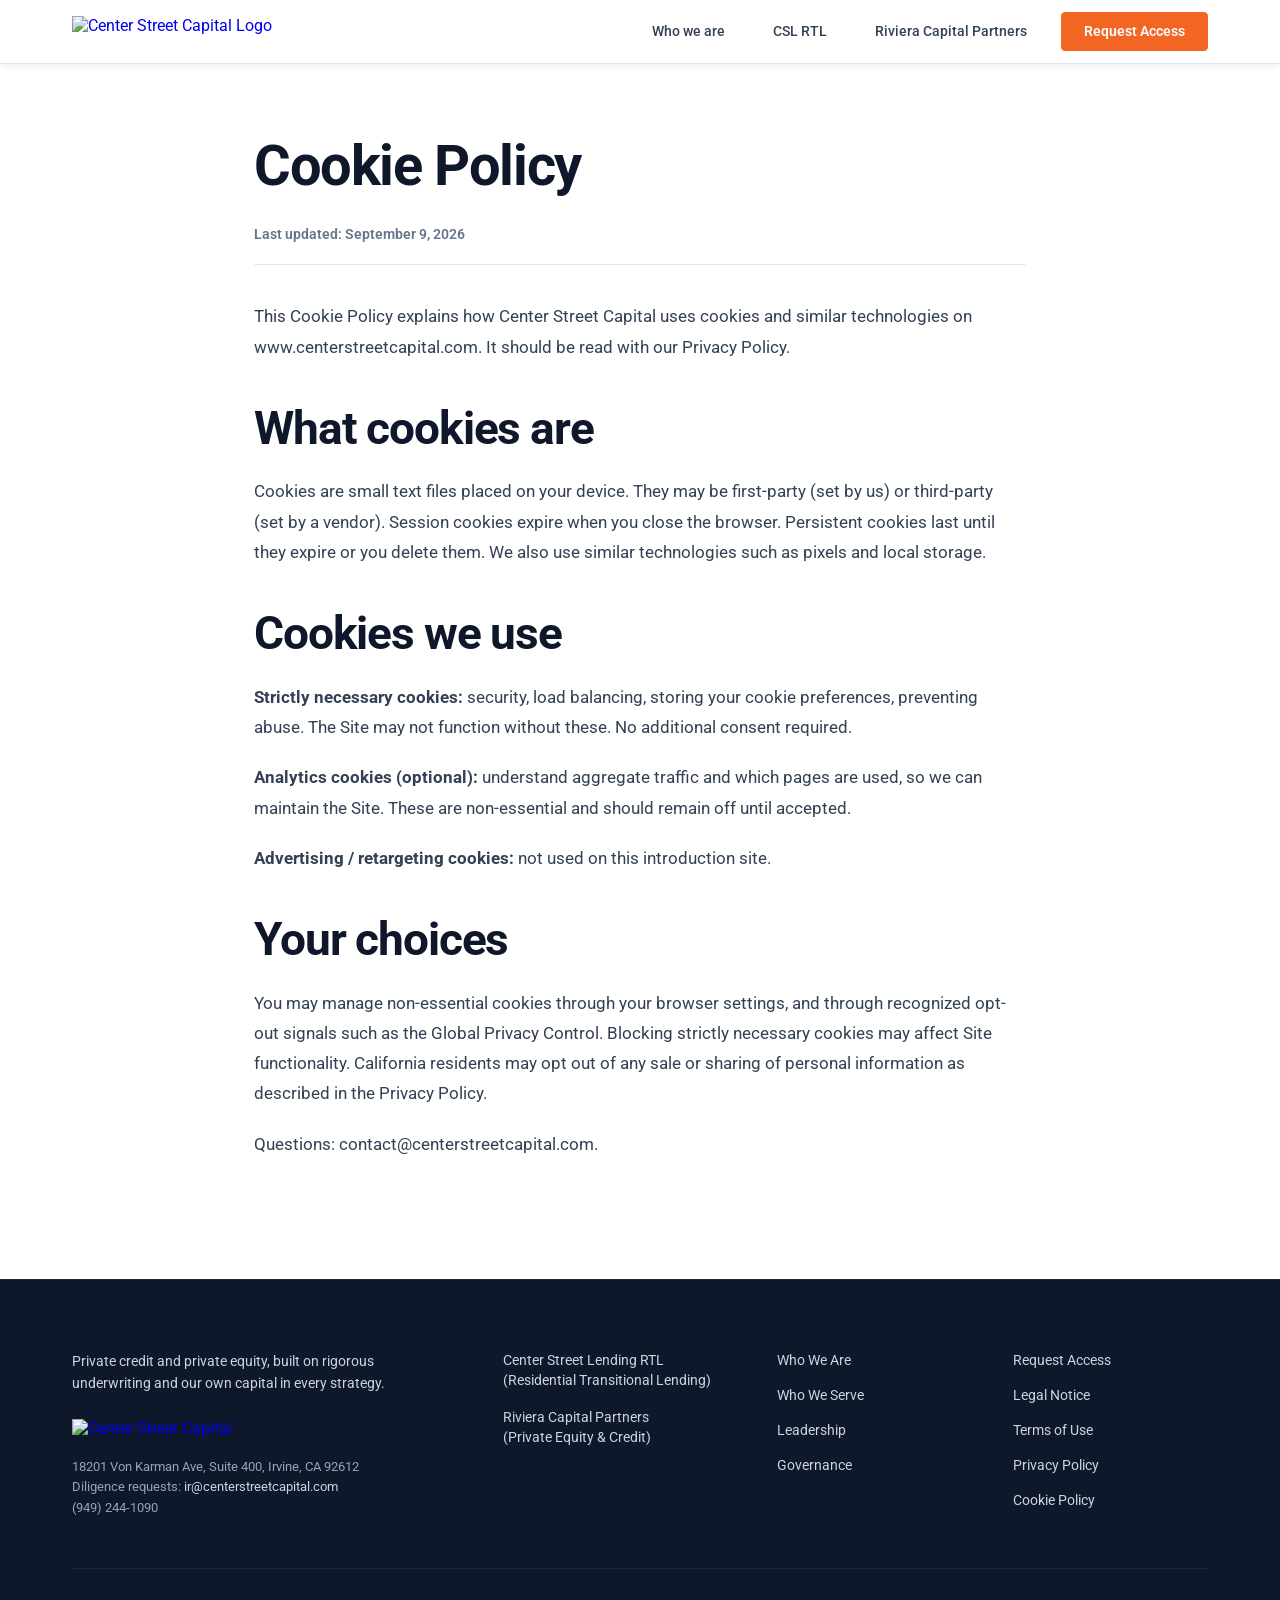
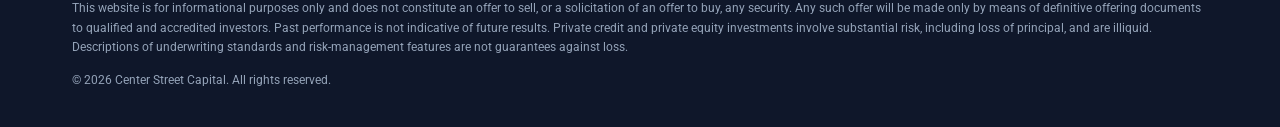
==== cookie-policy.html @ fe408687 "Replace favicon with circular CSC icon (v15.90)" ====
<!DOCTYPE html>
<html lang="en">
<head>
    <!-- Security & Privacy Meta Tags -->
    <meta http-equiv="X-Content-Type-Options" content="nosniff">
    <meta name="referrer" content="strict-origin-when-cross-origin">

    <meta charset="UTF-8">
    <meta name="viewport" content="width=device-width, initial-scale=1.0">
    <link rel="icon" type="image/svg+xml" href="favicon.svg?v=15.90">
    <link rel="icon" type="image/png" href="favicon.png?v=15.90">
    <link rel="apple-touch-icon" href="favicon.png?v=15.90">
    <title>Cookie Policy | Center Street Capital</title>
    <meta name="description" content="Cookie Policy for Center Street Capital. Information regarding strictly necessary and optional analytics cookies used on www.centerstreetcapital.com.">
    
    <!-- Fonts -->
    <link rel="preconnect" href="https://fonts.googleapis.com">
    <link rel="preconnect" href="https://fonts.gstatic.com" crossorigin>
    <link href="https://fonts.googleapis.com/css2?family=Roboto:wght@300;400;500;700;900&display=swap" rel="stylesheet">
    
    <!-- Custom CSS -->
    <link rel="stylesheet" href="styles.css?v=15.90">
    <style>
        body {
            background-color: #ffffff !important;
            color: #0f172a !important;
        }
        .legal-content {
            max-width: 900px;
            margin: 0 auto;
            padding: 70px 5% 100px;
            color: #334155;
            line-height: 1.8;
            font-size: 1.05rem;
            background-color: #ffffff;
        }
        .legal-content h1 {
            font-size: 2.25rem;
            font-weight: 700;
            color: #0f172a;
            margin-bottom: 8px;
        }
        .legal-date {
            color: #64748b;
            font-size: 0.9rem;
            font-weight: 600;
            margin-bottom: 36px;
            border-bottom: 1px solid #e2e8f0;
            padding-bottom: 16px;
        }
        .legal-content h2 {
            font-size: 1.35rem;
            font-weight: 700;
            color: #0f172a;
            margin-top: 40px;
            margin-bottom: 14px;
        }
        .legal-content p {
            margin-bottom: 20px;
        }
    </style>
    <!-- HubSpot Tracking & Form Script -->
    <script src="https://js.hsforms.net/forms/embed/22311313.js" defer></script>
</head>
<body>

    <!-- Unified Navigation Header -->
    <header class="header-wrapper">
        <div class="nav-container" style="display: flex; align-items: center; justify-content: space-between;">
            <!-- Left: Logo -->
            <a href="index.html" class="logo" style="display: flex; align-items: center; text-decoration: none;">
                <img src="CS-Capital_Horiz_OnLight.svg" alt="Center Street Capital Logo" class="logo-image" style="height: 32px; width: auto; object-fit: contain;">
            </a>
            
            <!-- Right: Navigation Links (Desktop) -->
            <div class="desktop-nav" style="display: flex; align-items: center; gap: 20px;">
                <a href="who-we-are.html" class="nav-link" style="color: #334155; text-decoration: none; font-weight: 500; font-size: 0.9rem; padding: 6px 14px; border-radius: 6px; transition: all 0.2s;">Who we are</a>
                <a href="csl-rtf.html" class="nav-link" style="color: #334155; text-decoration: none; font-weight: 500; font-size: 0.9rem; padding: 6px 14px; border-radius: 6px; transition: all 0.2s;">CSL RTL</a>
                <a href="https://rivieracp.com/" target="_blank" rel="noopener" class="nav-link" style="color: #334155; text-decoration: none; font-weight: 500; font-size: 0.9rem; padding: 6px 14px; border-radius: 6px; transition: all 0.2s;">Riviera Capital Partners</a>
                <a href="mailto:ir@centerstreetcapital.com?subject=Diligence%20Access%20Request" onclick="return window.openInvestorModal(event);" class="nav-btn request-access-btn" style="background-color: #f26522; color: #ffffff; padding: 10px 22px; border-radius: 4px; font-weight: 600; font-size: 0.9rem; text-decoration: none; transition: background-color 0.2s;">Request Access</a>
            </div>

            <!-- Hamburger Button (Mobile) -->
            <button class="hamburger-btn" aria-label="Toggle menu">
                <span></span>
                <span></span>
                <span></span>
            </button>
        </div>
    </header>

    <!-- Mobile Menu Overlay -->
    <div class="mobile-menu">
        <div class="mobile-menu-inner">
            <a href="who-we-are.html" class="mobile-nav-link">Who we are <span>&rarr;</span></a>
            <a href="csl-rtf.html" class="mobile-nav-link">CSL RTL <span>&rarr;</span></a>
            <a href="https://rivieracp.com/" target="_blank" rel="noopener" class="mobile-nav-link">Riviera Capital Partners <span>&rarr;</span></a>
            <a href="mailto:ir@centerstreetcapital.com?subject=Diligence%20Access%20Request" onclick="return window.openInvestorModal(event);" class="nav-btn request-access-btn mobile-cta-btn">Request Access</a>
        </div>
    </div>

    <main class="legal-content">
        <h1>Cookie Policy</h1>
        <div class="legal-date">Last updated: September 9, 2026</div>

        <p>This Cookie Policy explains how Center Street Capital uses cookies and similar technologies on www.centerstreetcapital.com. It should be read with our Privacy Policy.</p>

        <h2>What cookies are</h2>
        <p>Cookies are small text files placed on your device. They may be first-party (set by us) or third-party (set by a vendor). Session cookies expire when you close the browser. Persistent cookies last until they expire or you delete them. We also use similar technologies such as pixels and local storage.</p>

        <h2>Cookies we use</h2>
        <p><strong>Strictly necessary cookies:</strong> security, load balancing, storing your cookie preferences, preventing abuse. The Site may not function without these. No additional consent required.</p>
        <p><strong>Analytics cookies (optional):</strong> understand aggregate traffic and which pages are used, so we can maintain the Site. These are non-essential and should remain off until accepted.</p>
        <p><strong>Advertising / retargeting cookies:</strong> not used on this introduction site.</p>

        <h2>Your choices</h2>
        <p>You may manage non-essential cookies through your browser settings, and through recognized opt-out signals such as the Global Privacy Control. Blocking strictly necessary cookies may affect Site functionality. California residents may opt out of any sale or sharing of personal information as described in the Privacy Policy.</p>

        <p>Questions: contact@centerstreetcapital.com.</p>
    </main>

    <!-- Footer -->
    <footer style="background-color: #0f172a; color: #cbd5e1; padding: 70px 0 40px; border-top: 1px solid #1e293b;">
        <div class="container">
            <div class="footer-columns-grid" style="display: grid; grid-template-columns: 2fr 1.2fr 1fr 1fr; gap: 40px; margin-bottom: 50px;">
                <!-- Column 1 -->
                <div>
                    <p style="color: #cbd5e1; font-size: 0.88rem; line-height: 1.6; margin: 0 0 24px 0; max-width: 380px;">Private credit and private equity, built on rigorous underwriting and our own capital in every strategy.</p>
                    <a href="index.html" class="footer-logo-link" style="display: inline-block; margin-bottom: 14px; text-decoration: none;">
                        <img src="CS-Capital_Horiz_OnDark.svg" alt="Center Street Capital" class="footer-logo" style="height: 24px; width: auto; max-width: 100%; object-fit: contain; object-position: left; display: block;">
                    </a>
                    <p style="color: #94a3b8; font-size: 0.8rem; line-height: 1.6; margin: 0;">18201 Von Karman Ave, Suite 400, Irvine, CA 92612 <br>Diligence requests: <a href="mailto:ir@centerstreetcapital.com" style="color: #cbd5e1; text-decoration: none;">ir@centerstreetcapital.com</a> <br>(949) 244-1090</p>
                </div>
                <!-- Column 2 -->
                <div>
                    <ul style="list-style: none; padding: 0; margin: 0;">
                        <li style="margin-bottom: 16px;"><a href="csl-rtf.html" style="color: #cbd5e1; text-decoration: none; font-size: 0.85rem; line-height: 1.5; display: block; transition: color 0.2s;">Center Street Lending RTL <br>(Residential Transitional Lending)</a></li>
                        <li><a href="riviera-capital-partners.html" style="color: #cbd5e1; text-decoration: none; font-size: 0.85rem; line-height: 1.5; display: block; transition: color 0.2s;">Riviera Capital Partners <br>(Private Equity &amp; Credit)</a></li>
                    </ul>
                </div>
                <!-- Column 3 -->
                <div>
                    <ul style="list-style: none; padding: 0; margin: 0;">
                        <li style="margin-bottom: 16px;"><a href="who-we-are.html" style="color: #cbd5e1; text-decoration: none; font-size: 0.85rem; transition: color 0.2s;">Who We Are</a></li>
                        <li style="margin-bottom: 16px;"><a href="./#who-we-serve" style="color: #cbd5e1; text-decoration: none; font-size: 0.85rem; transition: color 0.2s;">Who We Serve</a></li>
                        <li style="margin-bottom: 16px;"><a href="who-we-are.html#leadership" style="color: #cbd5e1; text-decoration: none; font-size: 0.85rem; transition: color 0.2s;">Leadership</a></li>
                        <li><a href="who-we-are.html#governance" style="color: #cbd5e1; text-decoration: none; font-size: 0.85rem; transition: color 0.2s;">Governance</a></li>
                    </ul>
                </div>
                <!-- Column 4 -->
                <div>
                    <ul style="list-style: none; padding: 0; margin: 0;">
                        <li style="margin-bottom: 16px;"><a href="mailto:ir@centerstreetcapital.com?subject=Diligence%20Access%20Request" onclick="return window.openInvestorModal(event);" class="request-access-btn" style="color: #cbd5e1; text-decoration: none; font-size: 0.85rem; transition: color 0.2s;">Request Access</a></li>
                        <li style="margin-bottom: 16px;"><a href="legal-notice.html" style="color: #cbd5e1; text-decoration: none; font-size: 0.85rem; transition: color 0.2s;">Legal Notice</a></li>
                        <li style="margin-bottom: 16px;"><a href="terms-of-use.html" style="color: #cbd5e1; text-decoration: none; font-size: 0.85rem; transition: color 0.2s;">Terms of Use</a></li>
                        <li style="margin-bottom: 16px;"><a href="privacy-policy.html" style="color: #cbd5e1; text-decoration: none; font-size: 0.85rem; transition: color 0.2s;">Privacy Policy</a></li>
                        <li><a href="cookie-policy.html" style="color: #cbd5e1; text-decoration: none; font-size: 0.85rem; transition: color 0.2s;">Cookie Policy</a></li>
                    </ul>
                </div>
            </div>

            <div style="border-top: 1px solid #1e293b; padding-top: 30px;">
                <p style="margin: 0 0 16px 0; color: #94a3b8; font-size: 0.75rem; line-height: 1.6;">This website is for informational purposes only and does not constitute an offer to sell, or a solicitation of an offer to buy, any security. Any such offer will be made only by means of definitive offering documents to qualified and accredited investors. Past performance is not indicative of future results. Private credit and private equity investments involve substantial risk, including loss of principal, and are illiquid. Descriptions of underwriting standards and risk-management features are not guarantees against loss.</p>
                <p style="margin: 0; color: #94a3b8; font-size: 0.75rem;">&copy; 2026 Center Street Capital. All rights reserved.</p>
            </div>
        </div>
    </footer>

    <!-- Diligence Access Modal -->
    <div id="investorModal" class="modal" style="display: none; position: fixed; top: 0; left: 0; width: 100%; height: 100%; background-color: rgba(15, 23, 42, 0.7); z-index: 10000; overflow-y: auto; align-items: center; justify-content: center;">
        <div class="modal-content" style="max-width: 650px; width: 90%; padding: 32px; border-radius: 12px; position: relative; background-color: #ffffff; margin: 40px auto; box-shadow: 0 20px 25px -5px rgba(0,0,0,0.1), 0 10px 10px -5px rgba(0,0,0,0.04);">
            <span class="close-modal" onclick="window.closeInvestorModal(event)" style="position: absolute; top: 18px; right: 22px; font-size: 28px; cursor: pointer; color: #94a3b8; line-height: 1;">&times;</span>
            <div class="section-kicker" style="color: #f26522; font-weight: 700; font-size: 0.85rem; letter-spacing: 0.05em; text-transform: uppercase; margin-bottom: 6px;">// DILIGENCE MATERIALS</div>
            <h2 class="modal-title" style="font-size: 1.65rem; font-weight: 700; color: #0f172a; margin-bottom: 8px; line-height: 1.2;">Request Access to Diligence Materials</h2>
            <p style="color: #475569; font-size: 0.9rem; line-height: 1.5; margin-bottom: 20px;">Please complete your contact info and select your investor type below to request full diligence materials.</p>
            
            <form id="diligence-request-form" onsubmit="return window.handleDiligenceFormSubmit(event)">
                <div class="modal-form-grid" style="display: grid; grid-template-columns: 1fr 1fr; gap: 14px; margin-bottom: 14px;">
                    <div>
                        <label style="display: block; font-size: 0.82rem; font-weight: 600; color: #0f172a; margin-bottom: 4px;">Full Name *</label>
                        <input type="text" id="req-name" required placeholder="John Doe" style="width: 100%; padding: 9px 12px; border: 1px solid #cbd5e1; border-radius: 6px; font-size: 0.9rem; box-sizing: border-box; outline: none;">
                    </div>
                    <div>
                        <label style="display: block; font-size: 0.82rem; font-weight: 600; color: #0f172a; margin-bottom: 4px;">Email Address *</label>
                        <input type="email" id="req-email" required placeholder="john@example.com" style="width: 100%; padding: 9px 12px; border: 1px solid #cbd5e1; border-radius: 6px; font-size: 0.9rem; box-sizing: border-box; outline: none;">
                    </div>
                </div>

                <div class="modal-form-grid" style="display: grid; grid-template-columns: 1fr 1fr; gap: 14px; margin-bottom: 14px;">
                    <div>
                        <label style="display: block; font-size: 0.82rem; font-weight: 600; color: #0f172a; margin-bottom: 4px;">Company / Firm *</label>
                        <input type="text" id="req-company" required placeholder="Acme Capital" style="width: 100%; padding: 9px 12px; border: 1px solid #cbd5e1; border-radius: 6px; font-size: 0.9rem; box-sizing: border-box; outline: none;">
                    </div>
                    <div>
                        <label style="display: block; font-size: 0.82rem; font-weight: 600; color: #0f172a; margin-bottom: 4px;">Phone Number *</label>
                        <input type="tel" id="req-phone" required placeholder="(555) 000-0000" style="width: 100%; padding: 9px 12px; border: 1px solid #cbd5e1; border-radius: 6px; font-size: 0.9rem; box-sizing: border-box; outline: none;">
                    </div>
                </div>

                <div style="margin-bottom: 20px;">
                    <label style="display: block; font-size: 0.82rem; font-weight: 600; color: #0f172a; margin-bottom: 8px;">Select Investor Type *</label>
                    <div class="modal-type-grid" style="display: grid; grid-template-columns: repeat(3, 1fr); gap: 10px;">
                        
                        <label style="border: 1px solid #cbd5e1; border-radius: 8px; padding: 10px; cursor: pointer; transition: all 0.2s; display: flex; flex-direction: column; background: #f8fafc;">
                            <div style="display: flex; align-items: center; gap: 8px; margin-bottom: 2px;">
                                <input type="radio" name="investor_type" value="Institutional Investor" checked style="accent-color: #f26522; margin: 0;">
                                <span style="font-weight: 700; color: #0f172a; font-size: 0.88rem;">Institutional</span>
                            </div>
                            <div style="color: #64748b; font-size: 0.75rem; line-height: 1.3; padding-left: 22px;">Pension fund, insurance, consultant</div>
                        </label>

                        <label style="border: 1px solid #cbd5e1; border-radius: 8px; padding: 10px; cursor: pointer; transition: all 0.2s; display: flex; flex-direction: column; background: #f8fafc;">
                            <div style="display: flex; align-items: center; gap: 8px; margin-bottom: 2px;">
                                <input type="radio" name="investor_type" value="Individual Investor" style="accent-color: #f26522; margin: 0;">
                                <span style="font-weight: 700; color: #0f172a; font-size: 0.88rem;">Individual</span>
                            </div>
                            <div style="color: #64748b; font-size: 0.75rem; line-height: 1.3; padding-left: 22px;">Private investor, wealth client</div>
                        </label>

                        <label style="border: 1px solid #cbd5e1; border-radius: 8px; padding: 10px; cursor: pointer; transition: all 0.2s; display: flex; flex-direction: column; background: #f8fafc;">
                            <div style="display: flex; align-items: center; gap: 8px; margin-bottom: 2px;">
                                <input type="radio" name="investor_type" value="Financial Intermediary" style="accent-color: #f26522; margin: 0;">
                                <span style="font-weight: 700; color: #0f172a; font-size: 0.88rem;">Intermediary</span>
                            </div>
                            <div style="color: #64748b; font-size: 0.75rem; line-height: 1.3; padding-left: 22px;">RIA, broker-dealer, wirehouse, bank</div>
                        </label>

                    </div>
                </div>

                <button type="submit" style="width: 100%; background-color: #f26522; color: #ffffff; border: none; padding: 12px; border-radius: 6px; font-weight: 700; font-size: 0.92rem; cursor: pointer; transition: background-color 0.2s;">
                    Submit Request Access &rarr;
                </button>
            </form>
        </div>
    </div>

    <!-- Executive Bio Modal -->
    <div id="bio-modal" class="modal" style="display: none; position: fixed; top: 0; left: 0; width: 100%; height: 100%; background-color: rgba(15, 23, 42, 0.8); z-index: 100000; overflow-y: auto; align-items: center; justify-content: center; backdrop-filter: blur(6px);">
        <div class="modal-content" style="max-width: 680px; width: 90%; padding: 36px; border-radius: 16px; position: relative; background-color: #ffffff; margin: 40px auto; box-shadow: 0 25px 50px -12px rgba(0,0,0,0.25); text-align: left;">
            <span class="close-bio-modal close-modal" onclick="window.closeBioModal(event)" style="position: absolute; top: 20px; right: 24px; font-size: 28px; cursor: pointer; color: #94a3b8; line-height: 1;">&times;</span>
            <div style="display: flex; gap: 20px; align-items: center; margin-bottom: 24px;" class="bio-header-flex">
                <div style="width: 90px; height: 90px; border-radius: 50%; overflow: hidden; border: 2px solid #e2e8f0; flex-shrink: 0;">
                    <img id="bio-modal-image" src="" alt="" style="width: 100%; height: 100%; object-fit: cover;">
                </div>
                <div>
                    <h3 id="bio-modal-name" style="font-size: 1.5rem; font-weight: 700; color: #0f172a; margin: 0 0 4px 0; line-height: 1.2;"></h3>
                    <div id="bio-modal-title" style="color: #4683b3; font-size: 0.9rem; font-weight: 600; line-height: 1.4; margin-bottom: 8px;"></div>
                    <div id="bio-modal-highlights" style="font-size: 0.78rem; color: #64748b; background-color: #f8fafc; padding: 4px 10px; border-radius: 6px; border: 1px solid #e2e8f0; display: inline-block;"></div>
                </div>
            </div>
            <div style="border-top: 1px solid #e2e8f0; padding-top: 20px;">
                <p id="bio-modal-text" style="font-size: 0.95rem; color: #475569; line-height: 1.65; margin: 0; white-space: pre-line;"></p>
            </div>
        </div>
    </div>
    </div>

    <!-- Scripts -->
    <script src="script.js?v=15.90"></script>
</body>
</html>
---- styles.css ----
:root {
    --bg-color-main: #0c2136; /* Dark slate blue from Center Street reference */
    --bg-color-top: #0a1128; 
    --text-primary: #ffffff;
    --text-highlight: #90c2eb; 
    --text-muted: #b0b8c4; 
    
    --font-serif: 'Roboto', sans-serif;
    --font-sans: 'Roboto', sans-serif;

    /* Typography Text Size Rules */
    --text-xs: 0.75rem;    /* 12px */
    --text-sm: 0.875rem;   /* 14px */
    --text-base: 1rem;     /* 16px */
    --text-lg: 1.125rem;   /* 18px */
    --text-xl: 1.25rem;    /* 20px */
    --text-2xl: 1.5rem;    /* 24px */
}

html {
    scroll-behavior: smooth;
    scroll-padding-top: 70px;
}

section[id] {
    scroll-margin-top: 70px;
}

* {
    margin: 0;
    padding: 0;
    box-sizing: border-box;
}

html {
    scroll-behavior: smooth; /* Smooth scrolling for anchor links */
    overflow-x: hidden;
    width: 100%;
    max-width: 100vw;
}

body {
    font-family: var(--font-sans);
    background-color: var(--bg-color-main);
    color: var(--text-primary);
    -webkit-font-smoothing: antialiased;
    -moz-osx-font-smoothing: grayscale;
    overflow-x: hidden;
    width: 100%;
    max-width: 100vw;
}

/* Container & Layout Architecture - Unified 1200px Grid Across All Pages */
.container,
.strategies-container,
.nav-container {
    width: 100%;
    max-width: 1200px;
    margin: 0 auto;
    padding: 0 32px;
    box-sizing: border-box;
}

.sub-nav-container,
.sub-nav-links-row {
    width: 100%;
    max-width: 1200px;
    margin: 0 auto;
    padding: 14px 32px !important;
    box-sizing: border-box;
}

/* Top Bar */
.top-bar {
    background-color: #f1f5f9; /* Subtle light slate */
    border-bottom: 1px solid #e2e8f0;
    height: 38px;
    box-sizing: border-box;
}

.top-bar-text {
    font-size: 0.75rem;
    font-weight: 600;
    letter-spacing: 2px;
    color: #64748b; /* Soft slate grey */
    text-transform: uppercase;
}

.top-bar-link {
    font-size: var(--text-sm); /* Bumped up for better readability */
    font-weight: 600;
    color: #111827; /* Black text */
    text-decoration: none;
    letter-spacing: 0.5px; /* Slight tracking for small bold text */
    transition: color 0.2s ease;
}

.top-bar-link:hover {
    color: #4683b3; /* Brand blue hover */
}

/* Main Header */
.main-header,
.header-wrapper {
    background-color: #ffffff;
    box-shadow: 0 4px 6px -1px rgba(0, 0, 0, 0.05);
    border-bottom: 1px solid #e2e8f0;
    height: 64px !important;
    min-height: 64px !important;
    max-height: 64px !important;
    display: flex;
    align-items: center;
    position: sticky;
    top: 0;
    z-index: 10001 !important;
    box-sizing: border-box;
}

.header-left {
    display: flex;
    align-items: center;
    gap: 24px;
}

.logo-image {
    max-height: 55px;
    width: auto;
}

.logo-tagline {
    color: var(--text-primary); /* Changed to pure white */
    font-size: 0.95rem;
    font-weight: 500;
    letter-spacing: 1.5px;
    display: flex;
    align-items: center;
    gap: 24px;
}

.divider {
    color: var(--text-muted);
    font-size: 2.2rem;
    font-weight: 100;
    line-height: 1;
}

.header-right {
    display: flex;
    align-items: center;
    gap: 32px; /* Space between links */
}

.nav-link {
    color: #334155;
    text-decoration: none;
    font-size: 0.9rem;
    font-weight: 500;
    padding: 6px 14px;
    border-radius: 6px;
    transition: all 0.2s ease;
}

.nav-link:hover {
    color: #0f172a;
    background-color: #f8fafc;
}

.nav-link.active {
    color: #0f172a !important;
    font-weight: 700 !important;
    background-color: #f1f5f9 !important;
    border: 1px solid #cbd5e1 !important;
    padding: 6px 14px !important;
}

.nav-btn {
    color: #ffffff;
    background-color: #f26522; /* Vibrant orange */
    border: 1px solid #f26522;
    text-decoration: none;
    padding: 10px 24px;
    font-size: 0.9rem;
    font-weight: 500;
    border-radius: 4px;
    transition: all 0.2s ease;
    cursor: pointer;
}

.nav-btn:hover {
    background-color: #d95819; /* Darker orange on hover */
    border-color: #d95819;
    color: #ffffff;
}

.investors-btn {
    color: #4683b3; /* Branded blue text */
    background-color: transparent;
    border: 1px solid #4683b3; /* Branded blue border */
    text-decoration: none;
    padding: 10px 24px;
    font-size: 0.8rem;
    font-weight: 500;
    letter-spacing: 1.5px;
    transition: all 0.2s ease;
}

.investors-btn:hover {
    background-color: #eff6ff; /* Light blue hover background */
}

/* Hero Section */
.hero {
    min-height: 520px;
    padding: 135px 0 125px;
    display: flex;
    align-items: center;
    box-sizing: border-box;
    background-image: linear-gradient(to right, rgba(15, 23, 42, 0.88) 0%, rgba(15, 23, 42, 0.6) 50%, rgba(15, 23, 42, 0.25) 100%), url('pexels-tracvu-7109805.jpg');
    background-size: cover;
    background-position: center;
    position: relative;
    overflow: hidden;
}

.hero::after,
.about-hero::after {
    content: '';
    position: absolute;
    bottom: 0;
    left: 0;
    width: 100%;
    height: 7px;
    background: linear-gradient(to bottom, #0f172a 0%, #0f172a 50%, #4683b3 50%, #4683b3 100%);
    z-index: 10;
}

.hero-video-bg {
    position: absolute;
    top: 0;
    left: 0;
    width: 100%;
    height: 100%;
    object-fit: cover;
    z-index: 0;
    filter: grayscale(100%) opacity(0.8); /* Make it black and white and slightly transparent to blend with dark blue */
}

.hero-overlay {
    position: absolute;
    top: 0;
    left: 0;
    width: 100%;
    height: 100%;
    background-image: linear-gradient(rgba(0, 0, 0, 0.3), rgba(0, 0, 0, 0.3));
    z-index: 1;
}

/* Unified Hero Typography Across Domain */
.hero-content,
.about-hero-content {
    width: 100%;
    max-width: 950px;
    margin: 0;
    text-align: left;
    display: flex;
    flex-direction: column;
    align-items: flex-start;
}

.hero-kicker,
.about-kicker {
    color: #70b4e6 !important;
    font-weight: 700 !important;
    font-size: 0.85rem !important;
    letter-spacing: 0.08em !important;
    text-transform: uppercase !important;
    margin-bottom: 16px !important;
}

.hero-title,
.about-title {
    font-size: 2.75rem !important;
    line-height: 1.15 !important;
    font-weight: 700 !important;
    color: #ffffff !important;
    margin-top: 0 !important;
    margin-bottom: 20px !important;
    letter-spacing: -0.02em !important;
}

.hero-title-line-1,
.hero-title-line-2 {
    display: inline;
}

.hero-subtitle,
.about-desc {
    font-size: 1.15rem !important;
    color: #e2e8f0 !important;
    line-height: 1.6 !important;
    margin-top: 0 !important;
    margin-bottom: 32px !important;
    max-width: 750px !important;
}

.hero-divider {
    display: none;
}

.hero-buttons-group,
.hero-buttons {
    display: flex;
    align-items: center;
    justify-content: flex-start;
    gap: 16px;
    margin: 0;
}

.btn-group-primary {
    font-size: 0.9rem;
    font-weight: 600;
    padding: 10px 22px;
    text-decoration: none;
    transition: all 0.3s ease;
    cursor: pointer;
    border-radius: 4px;
    text-transform: none;
    background-color: #4683b3;
    color: #ffffff;
    border: none;
    display: inline-flex;
    align-items: center;
    gap: 8px;
}

.btn-group-primary:hover {
    background-color: #396e98;
}

.btn-group-secondary {
    font-size: 0.9rem;
    font-weight: 600;
    padding: 10px 22px;
    text-decoration: none;
    transition: all 0.3s ease;
    cursor: pointer;
    border-radius: 4px;
    text-transform: none;
    background-color: rgba(255, 255, 255, 0.08);
    color: #ffffff;
    border: 1px solid rgba(255, 255, 255, 0.8);
    backdrop-filter: blur(4px);
}

.btn-group-secondary:hover {
    background-color: rgba(255, 255, 255, 0.2); /* Brighter fill on hover */
}

.hero-buttons {
    display: flex;
    gap: 24px; /* Increased space between buttons */
    justify-content: center;
}

.btn-primary, .btn-secondary {
    display: inline-block;
    padding: 14px 36px; /* Slightly more substantial buttons */
    font-size: 0.85rem;
    font-weight: 600;
    letter-spacing: 1px;
    text-decoration: none;
    text-transform: uppercase;
    transition: all 0.3s ease;
    border-radius: 4px; /* Subtle modern rounding */
}

.btn-primary {
    background-color: #4683b3;
    color: #ffffff;
    border: 1px solid #4683b3;
}

.btn-primary:hover {
    background-color: #17338b;
    border-color: #17338b;
}

.btn-secondary {
    background-color: transparent;
    color: #4683b3;
    border: 1px solid #4683b3;
}

.btn-secondary:hover {
    background-color: #f1f5f9;
}




/* Approach Section */
#our-approach {
    position: relative;
    overflow: hidden;
    background: linear-gradient(180deg, #eef4fa 0%, #f3f7fb 100%);
    border-bottom: 1px solid #e2e8f0;
    isolation: isolate;
}

#our-approach.bg-white-section {
    background: #ffffff !important;
}

#our-approach.bg-white-section::after,
#our-approach.bg-white-section::before {
    display: none !important;
}

#our-approach::after,
#who-we-serve::after {
    content: '';
    position: absolute;
    top: 0;
    left: 0;
    width: 100%;
    height: 7px;
    background: linear-gradient(to bottom, #0f172a 0%, #0f172a 50%, #4683b3 50%, #4683b3 100%);
    z-index: 10;
}

#our-approach::before {
    content: '';
    position: absolute;
    top: 0;
    left: 0;
    width: 100%;
    height: 100%;
    background-image: url('map-grid-bg.png');
    background-size: 1300px auto;
    background-position: center;
    background-repeat: repeat;
    mix-blend-mode: screen;
    opacity: 0.15;
    pointer-events: none;
    z-index: -1;
}

#our-approach .container,
#who-we-serve .container {
    position: relative;
    z-index: 10;
}

/* Who We Serve Section */
#who-we-serve {
    position: relative;
    overflow: hidden;
    background: linear-gradient(180deg, #eef4fa 0%, #f3f7fb 100%);
    border-bottom: 1px solid #e2e8f0;
    isolation: isolate;
}

#who-we-serve::before {
    content: '';
    position: absolute;
    top: 0;
    left: 0;
    width: 100%;
    height: 100%;
    background-image: url('map-grid-bg.png');
    background-size: 1300px auto;
    background-position: center;
    background-repeat: repeat;
    mix-blend-mode: screen;
    opacity: 0.15;
    pointer-events: none;
    z-index: -1;
}

#who-we-serve .container,
.map-texture-section .container {
    position: relative;
    z-index: 10;
}

/* Reusable Map Texture Section with Dual Accent Border */
.map-texture-section {
    position: relative;
    overflow: hidden;
    background: linear-gradient(180deg, #eef4fa 0%, #f3f7fb 100%);
    border-bottom: 1px solid #e2e8f0;
    isolation: isolate;
}

.map-texture-section::after {
    content: '';
    position: absolute;
    top: 0;
    left: 0;
    width: 100%;
    height: 7px;
    background: linear-gradient(to bottom, #0f172a 0%, #0f172a 50%, #4683b3 50%, #4683b3 100%);
    z-index: 10;
}

.map-texture-section::before {
    content: '';
    position: absolute;
    top: 0;
    left: 0;
    width: 100%;
    height: 100%;
    background-image: url('map-grid-bg.png');
    background-size: 1300px auto;
    background-position: center;
    background-repeat: repeat;
    mix-blend-mode: screen;
    opacity: 0.15;
    pointer-events: none;
    z-index: -1;
}

.approach-section {
    background-color: #f8fafc; /* Very light slate/grey */
    padding: 100px 0; /* Standardized to 100px */
}

.approach-container {
    max-width: 1100px; /* Matched to strategies and leadership grid width */
    margin: 0 auto;
    padding: 0 40px;
}

.approach-header {
    margin-bottom: 60px;
    text-align: center;
}

.section-kicker {
    color: #f26522; /* Vibrant orange accent */
    font-size: 0.875rem; /* Standardized size */
    font-weight: 700;
    letter-spacing: 2px;
    text-transform: uppercase;
    margin-bottom: 16px; /* Increased for better visual breathing room */
}

.approach-title {
    font-size: 2.5rem; /* Standardized impact heading size */
    font-weight: 700;
    color: #0f172a; /* Standardized deep slate */
    line-height: 1.2;
    letter-spacing: -0.02em; /* Unified tracking */
    margin: 0;
}

.approach-grid {
    display: grid;
    grid-template-columns: repeat(4, 1fr);
    gap: 24px;
}

.approach-card {
    background-color: #ffffff;
    border-radius: 8px;
    padding: 32px 24px;
    box-shadow: 0 4px 6px -1px rgba(0, 0, 0, 0.05), 0 2px 4px -1px rgba(0, 0, 0, 0.03);
    border: 1px solid #f1f5f9;
    display: flex;
    flex-direction: column;
    transition: transform 0.2s ease, box-shadow 0.2s ease;
}

.approach-card:hover {
    transform: translateY(-4px);
    box-shadow: 0 10px 15px -3px rgba(0, 0, 0, 0.1), 0 4px 6px -2px rgba(0, 0, 0, 0.05);
}

.approach-icon {
    width: 40px;
    height: 40px;
    background-color: #fff7ed; /* Very light orange background */
    border-radius: 8px;
    display: flex;
    align-items: center;
    justify-content: center;
    margin-bottom: 24px;
    color: #f26522; /* Vibrant orange icon */
}

.approach-card-title {
    font-size: var(--text-base);
    font-weight: 700;
    color: #0f172a;
    margin-bottom: 12px;
}

.approach-card-text {
    font-size: var(--text-sm);
    color: #64748b;
    line-height: 1.6;
}

@media (max-width: 1024px) {
    .approach-grid {
        grid-template-columns: repeat(2, 1fr);
    }
}

@media (max-width: 640px) {
    .approach-grid {
        grid-template-columns: 1fr;
    }
    .approach-title {
        font-size: var(--text-3xl);
    }
}

/* Strategies Section */
.strategies-section {
    padding: 60px 0;
    background-color: #ffffff;
}

.strategies-header {
    margin-bottom: 48px;
    text-align: left;
}

.section-title {
    font-size: 2rem; /* Reduced to ensure it fits on one line */
    color: #111827; /* Standardized black */
    font-weight: 700;
    margin: 0;
    letter-spacing: -0.01em;
}

.as-of-date {
    font-size: 0.7rem;
    color: #94a3b8; /* Softer professional grey */
    letter-spacing: 2px;
    text-transform: uppercase;
    font-weight: 600;
    margin-top: 16px; /* Space between title and date */
    margin-bottom: 8px;
}

.table-responsive {
    overflow-x: auto;
}

.strategies-table {
    width: 100%;
    border-collapse: collapse;
    text-align: left;
}

.strategies-table th {
    font-size: 0.65rem;
    font-weight: 600;
    color: #475569; /* Darkened for better contrast */
    text-transform: uppercase;
    letter-spacing: 1.5px;
    padding: 16px 32px 16px 0; /* Tighter header */
    border-top: 2px solid #4683b3; /* Branded Blue */
    border-bottom: 1px solid #e2e8f0;
}

.strategies-table tbody tr {
    transition: background-color 0.2s ease;
}

.strategies-table tbody tr:hover {
    background-color: #f8fafc; /* Subtle, premium hover effect */
}

.strategies-table td {
    padding: 24px 32px 24px 0; /* Tighter vertical rhythm */
    border-bottom: 1px solid #e2e8f0;
    vertical-align: top;
    color: #334155; /* Crisper dark slate */
    font-size: 0.85rem; /* Smaller, more professional data size */
    line-height: 1.6;
}

.strategy-title-group {
    display: flex;
    align-items: flex-start; /* Ensures badge stays at the top if title wraps to double lines */
    gap: 12px;
    margin-bottom: 6px; /* Space between title and description */
    flex-wrap: wrap; /* Prevent awkward breaks on small screens */
}

.strategy-badge {
    display: inline-block;
    background-color: #4683b3; /* Branded Blue */
    color: #ffffff; /* White text looks better on the bright blue */
    font-size: 0.7rem;
    font-weight: 700;
    letter-spacing: 2px;
    padding: 6px 10px;
    border-radius: 2px;
    text-transform: uppercase;
    flex-shrink: 0;
    margin-top: 3px; /* Optically aligns badge with the top of the text */
}

.strategy-name {
    font-size: 0.85rem; /* Unified font size */
    font-weight: 700;
    color: #4683b3; /* Branded Blue */
}

.strategy-description {
    color: #64748b; /* Soft grey */
    font-size: 0.85rem;
    line-height: 1.5;
}

.target-return {
    color: #4683b3;
    font-size: 0.85rem;
}

.status-indicator {
    display: flex;
    align-items: flex-start; /* keep dot aligned to first line if text wraps */
    gap: 8px;
    color: #64748b;
    font-size: 0.85rem;
}

.dot {
    width: 6px;
    height: 6px;
    border-radius: 50%;
    background-color: #e2e8f0;
    margin-top: 7px; /* Optically center with first line of text */
    flex-shrink: 0; /* ensure it never squishes */
}

.dot.open {
    background-color: #10b981;
}

/* How We Manage Section */
.how-we-manage-section {
    padding: 60px 0;
    background-color: #f1f5f9; /* Soft light slate grey */
}

.how-we-manage-container {
    display: grid;
    grid-template-columns: 1fr 1fr;
    gap: 80px;
}

.hwm-kicker {
    font-size: 0.75rem;
    color: #4683b3;
    letter-spacing: 2px;
    text-transform: uppercase;
    font-weight: 700;
    margin-bottom: 24px;
}

.hwm-title {
    font-size: 2.25rem; /* Reduced size */
    color: #111827; /* Standardized black */
    font-weight: 700;
    line-height: 1.3;
    margin: 0 0 32px 0;
    letter-spacing: -0.01em;
}

.hwm-body {
    font-size: 1.05rem;
    color: #1e293b;
    line-height: 1.7;
    margin-bottom: 24px;
}

.hwm-list {
    display: flex;
    flex-direction: column;
}

.hwm-item {
    display: flex;
    gap: 24px;
    padding: 16px 0; /* Reduced from 32px to tighten spacing */
    border-bottom: 1px solid #e2e8f0;
}

.hwm-item:first-child {
    padding-top: 0;
}

.hwm-item:last-child {
    border-bottom: none;
    padding-bottom: 0;
}

.hwm-number {
    font-size: 0.85rem;
    color: #4683b3;
    font-weight: 700;
    min-width: 30px;
    margin-top: 2px; /* Slight alignment tweak to match title */
}

.hwm-content {
    flex: 1;
}

.hwm-item-title {
    font-size: 1.15rem;
    color: #0f172a; /* Slate black for title */
    font-weight: 700;
    margin: 0 0 12px 0;
}

.hwm-item-desc {
    font-size: 0.95rem;
    color: #64748b;
    line-height: 1.6;
    margin: 0;
}

/* Strategies Detail Section */
.strategies-detail-section {
    padding: 60px 0;
    background-color: #ffffff;
}

.detail-header {
    margin-bottom: 32px; /* Pulled much tighter to the table */
}

.detail-kicker {
    font-size: 0.75rem;
    color: #4683b3;
    letter-spacing: 2px;
    text-transform: uppercase;
    font-weight: 700;
    margin-bottom: 16px;
}

.detail-title {
    font-size: 2.25rem; /* Reduced size */
    color: #111827; /* Standardized black */
    font-weight: 700;
    line-height: 1.3;
    margin: 0;
    letter-spacing: -0.01em;
}

.detail-list {
    border-top: 1px solid #e2e8f0;
}

.detail-item {
    display: grid;
    grid-template-columns: 1fr 2fr;
    gap: 80px;
    padding: 60px 0;
    border-bottom: 1px solid #e2e8f0;
}

.detail-item:last-child {
    border-bottom: none;
}

.detail-strategy-name {
    font-size: 1.35rem;
    font-weight: 700;
    color: #4683b3; /* Branded blue */
    margin: 0 0 12px 0;
    line-height: 1.3;
}

.detail-role {
    font-size: 0.65rem;
    color: #94a3b8;
    letter-spacing: 1.5px;
    text-transform: uppercase;
    line-height: 1.6;
}

.detail-desc {
    font-size: 0.95rem;
    color: #334155;
    line-height: 1.7;
    margin: 0 0 32px 0;
}

.detail-metrics {
    display: flex;
    gap: 48px;
    flex-wrap: wrap;
}

.metric-label {
    font-size: 0.65rem;
    color: #94a3b8;
    letter-spacing: 1.5px;
    text-transform: uppercase;
    font-weight: 700;
    margin-bottom: 8px;
}

.metric-value {
    font-size: 1.25rem;
    color: #4683b3;
}

/* Responsive Grid Layouts */
@media (max-width: 950px) {
    .how-we-manage-container {
        grid-template-columns: 1fr;
        gap: 40px;
    }
    
    .detail-item {
        grid-template-columns: 1fr;
        gap: 32px;
        padding: 40px 0;
    }

    .detail-desc {
        margin-bottom: 24px;
    }
}

/* Quote Section */
.quote-section {
    padding: 100px 0;
    background-color: #ffffff;
}

.quote-wrapper {
    max-width: 750px; /* Reduced from 900px to make it less wide */
    margin: 0 auto;
    border-left: 4px solid #f26522; /* Vibrant orange accent */
    padding-left: 32px;
    text-align: left;
}

.founder-quote {
    font-size: var(--text-xl); /* Scaled down from 1.5rem (24px) to 1.25rem (20px) */
    font-weight: 500;
    line-height: 1.4; /* Tighter line height, reduced from 1.6 */
    color: #1e293b; /* Dark slate */
    margin: 0 0 24px 0;
    font-style: normal;
}

.founder-quote-author {
    font-size: var(--text-sm); /* Scaled down from 1rem to 0.875rem */
    font-weight: 700;
    color: #1e293b;
    margin-bottom: 4px;
}

.founder-quote-title {
    font-size: var(--text-xs); /* Scaled down from 0.875rem to 0.75rem */
    color: #64748b; /* Lighter grey */
    font-weight: 400;
}

/* Strategies Section */
.strategies-section {
    background-color: #ffffff;
    padding: 100px 0;
}

.strategies-header {
    margin-bottom: 60px;
    text-align: left;
}

.strategies-title {
    font-size: 2.5rem;
    font-weight: 700;
    color: #0f172a;
    line-height: 1.2;
    letter-spacing: -0.02em;
    margin-bottom: 16px;
}

.strategies-subtitle {
    font-size: 1.125rem;
    color: #64748b;
    margin: 0;
    max-width: 700px;
}

.strategies-grid {
    display: grid;
    grid-template-columns: repeat(3, 1fr);
    gap: 32px;
    margin: 0 auto;
}

.strategy-card {
    border: 1px solid #e2e8f0;
    border-radius: 8px;
    overflow: hidden;
    display: flex;
    flex-direction: column;
    background-color: #ffffff;
    box-shadow: 0 4px 6px -1px rgba(0, 0, 0, 0.05);
    transition: transform 0.2s ease, box-shadow 0.2s ease;
}

.strategy-card:hover {
    transform: translateY(-4px);
    box-shadow: 0 10px 15px -3px rgba(0, 0, 0, 0.1), 0 4px 6px -2px rgba(0, 0, 0, 0.05);
}

.strategy-card-header {
    background-color: #f8fafc;
    padding: 24px 32px;
    border-bottom: 1px solid #e2e8f0;
}

.strategy-kicker {
    font-size: 0.75rem;
    font-weight: 700;
    color: #94a3b8;
    text-transform: uppercase;
    letter-spacing: 1px;
    margin-bottom: 8px;
}

.strategy-title {
    font-size: 1.15rem;
    font-weight: 700;
    color: #0f172a;
    margin: 0;
    line-height: 1.3;
}

.strategy-card-body {
    padding: 32px;
    display: flex;
    flex-direction: column;
    flex: 1;
}

.strategy-brand {
    margin-bottom: 16px;
    font-size: 1.1rem;
    line-height: 1.3;
}

.brand-sub {
    font-size: 0.875rem;
    color: #94a3b8;
    display: block;
    margin-bottom: 4px;
}

.brand-main {
    font-weight: 700;
    color: #0f172a;
}

.brand-light {
    font-weight: 300;
    color: #64748b;
}

.strategy-desc {
    font-size: 1rem;
    color: #475569;
    line-height: 1.6;
    margin-bottom: 32px;
}

.strategy-stats-grid {
    display: grid;
    grid-template-columns: 1fr 1fr;
    gap: 12px;
    margin-bottom: 32px;
    margin-top: auto; /* Push down to bottom of content area */
}

.stat-box {
    background-color: #f8fafc;
    border-radius: 6px;
    padding: 16px;
    text-align: center;
}

.stat-box.full-width {
    grid-column: span 2;
}

.stat-value {
    font-size: 1rem;
    font-weight: 700;
    color: #0f172a;
    margin-bottom: 4px;
}

.stat-label {
    font-size: 0.75rem;
    color: #64748b;
}

.strategy-divider {
    border: 0;
    height: 1px;
    background-color: #e2e8f0;
    margin: 0 0 24px 0;
}

.risk-return-block {
    display: flex;
    flex-direction: column;
}

.orange-kicker {
    font-size: 0.75rem;
    font-weight: 700;
    color: #f26522; /* Vibrant orange */
    text-transform: uppercase;
    letter-spacing: 1px;
    margin-bottom: 12px;
}

.risk-return-text {
    font-size: 0.875rem;
    color: #334155;
    line-height: 1.5;
    margin-bottom: 24px;
}

.explore-link {
    color: #f26522;
    font-size: 0.875rem;
    font-weight: 700;
    text-decoration: none;
    transition: opacity 0.2s;
    display: inline-block;
    margin-top: auto;
}

.explore-link:hover {
    opacity: 0.8;
}

@media (max-width: 1024px) {
    .strategies-grid {
        grid-template-columns: 1fr;
        max-width: 600px;
    }
}

/* Leadership Section */
.leadership-section {
    background-color: #f8fafc;
    padding: 100px 0;
}

.leadership-container {
    max-width: 1100px;
    margin: 0 auto;
    padding: 0 40px;
}

.leadership-header {
    text-align: center;
    margin-bottom: 60px;
}

.leadership-title {
    font-size: 2.5rem;
    font-weight: 700;
    color: #0f172a;
    margin-bottom: 16px;
    letter-spacing: -0.02em;
}

.leadership-subtitle {
    font-size: 1.125rem;
    color: #475569;
    max-width: 600px;
    margin: 0 auto;
    line-height: 1.6;
}

.leadership-grid {
    display: grid;
    grid-template-columns: repeat(3, 1fr);
    gap: 32px;
    margin-bottom: 48px;
}

.leadership-card {
    background-color: #ffffff;
    border: 1px solid #e2e8f0;
    border-radius: 8px;
    padding: 64px 24px; /* Increased vertical padding to make cards taller */
    text-align: center;
    box-shadow: 0 4px 6px -1px rgba(0, 0, 0, 0.05), 0 2px 4px -1px rgba(0, 0, 0, 0.03);
    transition: transform 0.2s ease, box-shadow 0.2s ease;
}

.leadership-card:hover {
    transform: translateY(-4px);
    box-shadow: 0 10px 15px -3px rgba(0, 0, 0, 0.1), 0 4px 6px -2px rgba(0, 0, 0, 0.05);
}

.leadership-avatar {
    width: 80px; /* Increased from 64px for better portrait visibility */
    height: 80px;
    background-color: #f1f5f9;
    border-radius: 50%;
    margin: 0 auto 24px;
    display: flex;
    align-items: center;
    justify-content: center;
    color: #94a3b8;
    overflow: hidden; /* Ensure images fit inside the circle */
}

.avatar-img {
    width: 100%;
    height: 100%;
    object-fit: cover;
}

.avatar-initials {
    font-size: 1.25rem;
    font-weight: 700;
    color: #64748b;
}

.leadership-name {
    font-size: 1.25rem;
    font-weight: 700;
    color: #0f172a;
    margin: 0 0 8px 0;
}

.leadership-role {
    font-size: 0.875rem;
    color: #64748b;
    margin: 0;
}

.leadership-footer-note {
    text-align: center;
    font-size: 0.875rem;
    color: #64748b;
    margin: 0;
}

/* Riviera Executive Cards Trio Desktop */
.exec-cards-trio.riviera-exec-trio {
    display: grid;
    grid-template-columns: repeat(3, 1fr);
    gap: 24px;
    width: 100%;
}

/* Portfolio Companies Grid Desktop */
.portfolio-companies-grid {
    display: grid;
    grid-template-columns: repeat(5, 1fr);
    gap: 16px;
    margin-bottom: 40px;
}

.portfolio-company-card {
    background-color: #f8fafc;
    border: 1px solid #e2e8f0;
    border-radius: 10px;
    padding: 20px;
    box-shadow: 0 2px 4px rgba(0, 0, 0, 0.02);
    transition: transform 0.2s ease, box-shadow 0.2s ease;
}

.portfolio-company-card:hover {
    transform: translateY(-2px);
    box-shadow: 0 6px 12px rgba(0, 0, 0, 0.05);
}

.portfolio-company-name {
    font-weight: 700;
    color: #0f172a;
    font-size: 1rem;
    margin-bottom: 4px;
}

.portfolio-company-desc {
    font-size: 0.82rem;
    color: #64748b;
    line-height: 1.4;
}

@media (max-width: 900px) {
    .leadership-grid {
        grid-template-columns: 1fr;
    }
}

/* CTA Section */
.cta-section {
    padding: 120px 0;
    background-color: #1e293b; /* Dark slate background */
    text-align: center;
    border-top: none;
}

.cta-container {
    max-width: 800px;
    margin: 0 auto;
    padding: 0 40px;
}

.cta-kicker {
    font-size: 0.875rem;
    font-weight: 700;
    color: #f26522;
    text-transform: uppercase;
    letter-spacing: 2px;
    margin-bottom: 24px;
}

.cta-title {
    font-size: 2.5rem;
    font-weight: 700;
    color: #ffffff;
    line-height: 1.2;
    margin-bottom: 24px;
    letter-spacing: -0.02em;
}

.cta-body {
    font-size: 1.125rem;
    color: #cbd5e1; /* Light slate */
    line-height: 1.6;
    margin-bottom: 48px;
    max-width: 700px;
    margin-left: auto;
    margin-right: auto;
}

.cta-btn-wrapper {
    display: inline-block;
}

.cta-section .btn-primary {
    padding: 16px 48px;
    font-size: 1.125rem;
    background-color: #f26522; /* Set to orange */
    box-shadow: 0 0 60px 10px rgba(242, 101, 34, 0.15); /* Glowing rectangular shadow */
    transition: all 0.3s ease;
}

.cta-section .btn-primary:hover {
    background-color: #ea580c;
    box-shadow: 0 0 70px 15px rgba(242, 101, 34, 0.25);
    transform: translateY(-2px);
}

.cta-note {
    font-size: 0.7rem;
    color: #94a3b8;
    margin: 0;
}

/* Footer Section */
.main-footer {
    background-color: #0f172a;
    color: #94a3b8;
    padding: 80px 0 40px;
}

.footer-container {
    max-width: 1100px;
    margin: 0 auto;
    padding: 0 40px;
}

.footer-grid {
    display: flex;
    justify-content: space-between;
    align-items: flex-start;
    margin-bottom: 60px;
}

.footer-col-left {
    max-width: 450px;
}

.footer-col-right {
    text-align: left;
}

.footer-heading {
    color: #ffffff;
    font-size: 1.125rem;
    font-weight: 700;
    margin-bottom: 24px;
}

.footer-text {
    color: #94a3b8;
    font-size: 1rem;
    line-height: 1.6;
    margin: 0;
}

.footer-logo-link {
    display: inline-block;
    margin-bottom: 14px;
    text-decoration: none;
    transition: opacity 0.2s ease;
}

.footer-logo-link:hover {
    opacity: 0.85;
}

.footer-logo {
    height: 24px;
    width: auto;
    max-width: 100%;
    object-fit: contain;
    object-position: left;
    display: block;
}

.footer-divider {
    height: 1px;
    background-color: #1e293b;
    margin-bottom: 40px;
}

.footer-bottom {
    display: flex;
    flex-direction: column;
    gap: 24px;
}

.footer-disclaimer {
    font-size: 0.875rem;
    color: #64748b;
    line-height: 1.6;
    margin: 0;
}

.footer-copyright {
    font-size: 0.875rem;
    color: #64748b;
    margin: 0;
}



/* Responsive Grid Layouts */
@media (max-width: 950px) {
    .how-we-manage-container {
        grid-template-columns: 1fr;
        gap: 40px;
    }
    
    .detail-item {
        grid-template-columns: 1fr;
        gap: 32px;
        padding: 40px 0;
    }

    .detail-desc {
        margin-bottom: 24px;
    }

    .footer-grid {
        flex-direction: column;
        gap: 48px;
    }
}

/* Modal Styles */
.modal {
    display: none; 
    position: fixed;
    z-index: 999999;
    left: 0;
    top: 0;
    width: 100%;
    height: 100%;
    background-color: rgba(15, 23, 42, 0.8);
    backdrop-filter: blur(6px);
    opacity: 0;
    pointer-events: none;
    transition: opacity 0.3s ease;
}

.modal.active {
    display: flex !important;
    align-items: center;
    justify-content: center;
    opacity: 1 !important;
    pointer-events: auto !important;
}

.modal-content {
    background-color: #ffffff;
    padding: 60px;
    border-radius: 8px;
    width: 90%;
    max-width: 1100px;
    position: relative;
    transform: translateY(20px);
    transition: transform 0.3s ease;
    box-shadow: 0 20px 25px -5px rgba(0, 0, 0, 0.1), 0 10px 10px -5px rgba(0, 0, 0, 0.04);
}

.modal.active .modal-content {
    transform: translateY(0);
}

.close-modal {
    color: #94a3b8;
    position: absolute;
    top: 24px;
    right: 32px;
    font-size: 32px;
    font-weight: 300;
    cursor: pointer;
    transition: color 0.2s;
}

.close-modal:hover {
    color: #0f172a;
}

.modal-title {
    font-size: 2.5rem;
    font-weight: 700;
    color: #0f172a;
    margin: 0 0 40px 0;
    line-height: 1.2;
    letter-spacing: -0.02em;
}

.modal-grid {
    display: grid;
    grid-template-columns: repeat(3, 1fr);
    gap: 32px;
}

.modal-form-grid {
    display: grid;
    grid-template-columns: 1fr 1fr;
    gap: 16px;
    margin-bottom: 16px;
}

.modal-type-grid {
    display: grid;
    grid-template-columns: repeat(3, 1fr);
    gap: 12px;
}

/* Mobile responsive stacked modal form fields */
@media (max-width: 768px) {
    .modal,
    #investorModal,
    #bio-modal {
        display: none;
        align-items: flex-start !important;
        justify-content: center !important;
        padding: 16px 12px 36px 12px !important;
        overflow-y: auto !important;
        -webkit-overflow-scrolling: touch !important;
    }

    .modal.active,
    #investorModal.active,
    #bio-modal.active,
    #investorModal[style*="display: flex"],
    #bio-modal[style*="display: flex"] {
        display: flex !important;
        align-items: flex-start !important;
        justify-content: center !important;
    }

    .modal-content,
    #investorModal .modal-content,
    #bio-modal .modal-content {
        width: 100% !important;
        max-width: 520px !important;
        margin: 12px auto 32px auto !important;
        padding: 22px 16px !important;
        border-radius: 12px !important;
        max-height: none !important;
        overflow-y: visible !important;
        box-sizing: border-box !important;
    }

    .modal-title {
        font-size: 1.35rem !important;
        line-height: 1.25 !important;
        margin-bottom: 6px !important;
    }

    .modal-form-grid,
    div[style*="grid-template-columns: 1fr 1fr"] {
        grid-template-columns: 1fr !important;
        gap: 12px !important;
        margin-bottom: 12px !important;
    }

    .modal-type-grid,
    div[style*="grid-template-columns: repeat(3, 1fr)"] {
        grid-template-columns: 1fr !important;
        gap: 8px !important;
    }

    .modal-type-grid label {
        padding: 10px 12px !important;
        border-radius: 8px !important;
    }

    /* Prevent mobile keyboard auto-zoom by enforcing 16px input font size */
    #diligence-request-form input[type="text"],
    #diligence-request-form input[type="email"],
    #diligence-request-form input[type="tel"],
    .modal-content input {
        font-size: 16px !important;
        padding: 10px 12px !important;
    }

    .close-modal,
    .close-bio-modal {
        top: 12px !important;
        right: 14px !important;
        font-size: 32px !important;
        padding: 6px !important;
    }

    .bio-header-flex {
        flex-direction: column !important;
        align-items: flex-start !important;
        gap: 14px !important;
    }
}

.investor-card {
    background-color: #ffffff; 
    padding: 32px;
    position: relative;
    cursor: pointer;
    transition: all 0.2s ease;
    display: flex;
    flex-direction: column;
    border: 1px solid #e2e8f0;
    border-radius: 8px;
    box-shadow: 0 1px 3px rgba(0,0,0,0.02);
}

.investor-card:hover {
    border-color: #f26522; /* Branded orange accent */
    box-shadow: 0 10px 25px -5px rgba(0, 0, 0, 0.05);
    transform: translateY(-2px);
}

.investor-card h3 {
    color: #0f172a;
    font-size: 1.15rem;
    font-weight: 700;
    margin: 0 0 16px 0;
}

.investor-card p {
    color: #64748b;
    font-size: 0.95rem;
    margin: 0 0 16px 0;
    line-height: 1.6;
}

.investor-card ul {
    list-style-type: none;
    padding: 0;
    margin: 0 0 40px 0;
}

.investor-card li {
    color: #475569;
    font-size: 0.9rem;
    margin-bottom: 12px;
    line-height: 1.5;
    position: relative;
    padding-left: 20px;
}

.investor-card li::before {
    content: "•";
    color: #f26522; /* Orange bullet point */
    font-weight: 700;
    position: absolute;
    left: 0;
    top: 0;
}

.card-btn {
    margin-top: auto;
    display: inline-block;
    padding: 12px 24px;
    background-color: #ffffff;
    color: #0f172a; 
    border: 1px solid #cbd5e1;
    border-radius: 4px;
    text-align: center;
    font-weight: 600;
    font-size: 0.9rem;
    transition: all 0.2s ease;
    text-decoration: none;
}

.investor-card:hover .card-btn {
    background-color: #f26522;
    color: #ffffff;
    border-color: #f26522;
}

/* Desktop-specific layout tools */
@media (max-width: 768px) {
    .desktop-break {
        display: none;
    }
}

/* --- Mobile Navigation Overhaul --- */
.hamburger-btn {
    display: none;
    flex-direction: column;
    justify-content: center;
    align-items: center;
    gap: 5px;
    width: 36px;
    height: 36px;
    background: transparent;
    border: none;
    cursor: pointer;
    padding: 0;
    z-index: 10002 !important; /* Above mobile menu */
}

.hamburger-btn span {
    width: 24px;
    height: 2px;
    background: #0f172a;
    border-radius: 2px;
    transition: transform 0.25s ease, opacity 0.25s ease;
}

.hamburger-btn.active span:nth-child(1) {
    transform: translateY(7px) rotate(45deg);
}
.hamburger-btn.active span:nth-child(2) {
    opacity: 0;
}
.hamburger-btn.active span:nth-child(3) {
    transform: translateY(-7px) rotate(-45deg);
}

.mobile-menu {
    position: fixed;
    top: 64px !important; /* Docks right under 64px sticky header */
    left: 0;
    width: 100%;
    background-color: #ffffff;
    z-index: 10000 !important;
    padding: 16px 20px 24px 20px;
    box-shadow: 0 20px 25px -5px rgba(15, 23, 42, 0.12), 0 10px 10px -5px rgba(15, 23, 42, 0.04);
    border-bottom: 3px solid #4683b3;
    transform: translateY(-120%);
    opacity: 0;
    pointer-events: none;
    transition: transform 0.3s cubic-bezier(0.16, 1, 0.3, 1), opacity 0.25s ease;
}

.mobile-menu.open,
.mobile-menu.active {
    transform: translateY(0) !important;
    opacity: 1 !important;
    pointer-events: auto !important;
}

/* Ensure sticky sub-nav stays below mobile menu and completely hides when open */
.sub-nav-wrapper {
    z-index: 90 !important;
}

.mobile-menu.open ~ main .sub-nav-wrapper,
.mobile-menu.active ~ main .sub-nav-wrapper,
body.mobile-menu-open .sub-nav-wrapper {
    display: none !important;
    opacity: 0 !important;
    visibility: hidden !important;
    pointer-events: none !important;
}

.mobile-menu-inner {
    display: flex;
    flex-direction: column;
    gap: 8px;
    max-width: 600px;
    margin: 0 auto;
}

.mobile-nav-link {
    display: flex;
    align-items: center;
    justify-content: space-between;
    padding: 14px 16px;
    font-size: 1.05rem;
    font-weight: 600;
    color: #0f172a;
    text-decoration: none;
    border-radius: 6px;
    background-color: #ffffff;
    border-bottom: 1px solid #f1f5f9;
    transition: all 0.2s ease;
}

.mobile-nav-link span {
    font-size: 1.1rem;
    color: #94a3b8;
    transition: transform 0.2s ease, color 0.2s ease;
}

.mobile-nav-link:hover,
.mobile-nav-link.active {
    background-color: #f8fafc;
    color: #4683b3;
    font-weight: 700;
    border-left: 3px solid #4683b3;
    padding-left: 13px;
}

.mobile-nav-link:hover span,
.mobile-nav-link.active span {
    color: #4683b3;
    transform: translateX(4px);
}

.mobile-cta-btn {
    margin-top: 12px;
    width: 100%;
    text-align: center;
    background-color: #f26522;
    color: #ffffff;
    padding: 14px 20px;
    border-radius: 6px;
    font-weight: 700;
    font-size: 1rem;
    text-decoration: none;
    box-shadow: 0 4px 6px -1px rgba(242, 101, 34, 0.2);
    display: block;
}

body.no-scroll {
    overflow: hidden;
}

/* --- Who We Are Page --- */
/* Secondary Navigation */
.sub-nav {
    position: sticky;
    top: 64px !important; /* Docks 100% flush directly below 64px sticky header */
    z-index: 900;
    border-bottom: 3.5px solid #1e2638 !important;
    background-color: rgba(255, 255, 255, 0.98);
    backdrop-filter: blur(8px);
}

#philosophy,
.capital-preservation-section,
.strategy-profile-section {
    position: relative;
}

#philosophy::before,
.capital-preservation-section::before,
.strategy-profile-section::before {
    content: '';
    position: absolute;
    top: 0;
    left: 0;
    width: 100%;
    height: 6px;
    background: linear-gradient(to bottom, #0f172a 0%, #0f172a 50%, #4683b3 50%, #4683b3 100%);
    z-index: 10;
}

.sub-nav-container {
    display: flex;
    align-items: center;
    justify-content: center;
    gap: 36px;
    padding-top: 14px;
    padding-bottom: 14px;
}

.sub-nav-link {
    font-size: 0.85rem;
    font-weight: 600;
    color: #64748b;
    text-decoration: none;
    letter-spacing: 1px;
    text-transform: uppercase;
    transition: color 0.2s ease;
}

.sub-nav-link:hover,
.sub-nav-link.active {
    color: #4683b3;
}

.hero, .about-hero, .riviera-hero {
    min-height: 520px;
    padding: 135px 0 125px;
    display: flex;
    align-items: center;
    box-sizing: border-box;
    background-image: linear-gradient(to right, rgba(15, 23, 42, 0.94) 0%, rgba(15, 23, 42, 0.8) 55%, rgba(15, 23, 42, 0.45) 100%), url('pexels-tracvu-7109805.jpg');
    background-size: cover;
    background-position: center;
    position: relative;
    overflow: hidden;
}

.about-hero-content {
    width: 100%;
    max-width: 950px;
    margin: 0;
    text-align: left;
    display: flex;
    flex-direction: column;
    align-items: flex-start;
}

.about-kicker {
    margin-bottom: 24px;
}

.about-title {
    font-size: 2.75rem;
    font-weight: 700;
    color: #ffffff;
    line-height: 1.15;
    margin-top: 0; /* Reset for flex/block consistency */
    margin-bottom: 20px;
    letter-spacing: -0.02em;
}

.about-desc {
    font-size: 1.25rem;
    color: #e2e8f0;
    line-height: 1.6;
    margin-top: 0; /* Reset for flex/block consistency */
    margin-bottom: 64px;
    max-width: 700px;
}

/* --- Firm Overview Section --- */
.firm-overview {
    padding: 100px 0 120px;
    background-color: #f8fafc; /* Very light slate-grey background matching mockup */
    scroll-margin-top: 140px; /* Offset for sticky navs */
}

.overview-container {
    max-width: 1250px;
    margin: 0 auto;
    padding: 0 40px;
}

.overview-header-block {
    margin-bottom: 60px;
    text-align: left;
}

.overview-kicker {
    color: #f26522; /* Vibrant orange */
    margin-bottom: 16px;
}

.overview-title {
    font-size: 2.5rem;
    font-weight: 700;
    color: #0f172a;
    margin-bottom: 16px;
    letter-spacing: -0.02em;
    line-height: 1.2;
}

.overview-subtitle {
    font-size: 1.125rem;
    color: #475569;
    margin: 0;
}

.overview-grid {
    display: grid;
    grid-template-columns: repeat(3, 1fr);
    gap: 40px;
    margin-bottom: 80px;
}

.overview-card {
    display: flex;
    flex-direction: column;
}

.overview-number {
    color: #f26522;
    font-weight: 700;
    font-size: 0.875rem;
    margin-bottom: 12px;
}

.overview-card-title {
    font-size: 1.125rem;
    color: #0f172a;
    font-weight: 700;
    margin-bottom: 16px;
    line-height: 1.3;
}

.overview-card-text {
    color: #475569;
    font-size: 1rem;
    line-height: 1.6;
    margin: 0;
}

.overview-divider {
    border: 0;
    height: 1px;
    background-color: #e2e8f0;
    margin: 0 0 60px 0;
}

.leadership-header-block {
    margin-bottom: 40px;
    scroll-margin-top: 140px;
    text-align: left;
}

.leadership-kicker {
    color: #f26522; /* Vibrant orange */
    margin-bottom: 16px;
    font-size: 0.75rem;
    font-weight: 700;
    letter-spacing: 2px;
}

.leadership-title {
    font-size: 2.5rem;
    font-weight: 700;
    color: #0f172a;
    margin-bottom: 16px;
    letter-spacing: -0.02em;
    line-height: 1.2;
}

.leadership-subtitle {
    font-size: 1.125rem;
    color: #475569;
    margin: 0;
    max-width: 700px;
}

.team-grid {
    display: grid;
    grid-template-columns: repeat(4, 1fr);
    gap: 24px;
}

.team-card-new {
    background-color: #ffffff;
    border: 1px solid #e2e8f0;
    border-radius: 12px;
    padding: 32px 24px;
    display: flex;
    flex-direction: column;
    text-decoration: none;
    transition: transform 0.2s ease, box-shadow 0.2s ease;
    box-shadow: 0 4px 6px -1px rgba(0, 0, 0, 0.02);
}

.team-card-new:hover {
    transform: translateY(-4px);
    box-shadow: 0 10px 15px -3px rgba(0, 0, 0, 0.05);
}

/* --- Agency-Level Executive Team Component --- */
.team-grid-pro {
    display: grid;
    grid-template-columns: repeat(4, 1fr);
    gap: 28px;
}

@media (max-width: 1024px) {
    .team-grid-pro {
        grid-template-columns: repeat(2, 1fr);
    }
}

@media (max-width: 640px) {
    .team-grid-pro {
        grid-template-columns: 1fr;
    }
}

.team-card-pro {
    position: relative;
    background: #ffffff;
    border: 1px solid #e2e8f0;
    border-radius: 16px;
    padding: 36px 24px 28px 24px;
    display: flex;
    flex-direction: column;
    align-items: center;
    text-align: center;
    cursor: pointer;
    overflow: hidden;
    transition: all 0.3s cubic-bezier(0.16, 1, 0.3, 1);
    box-shadow: 0 4px 12px -2px rgba(15, 23, 42, 0.03), 0 2px 4px -1px rgba(15, 23, 42, 0.02);
}

.team-card-pro::before {
    content: '';
    position: absolute;
    top: 0;
    left: 0;
    right: 0;
    height: 4px;
    background: linear-gradient(90deg, #f26522 0%, #ea580c 100%);
    opacity: 0;
    transition: opacity 0.3s ease;
}

.team-card-pro:hover {
    transform: translateY(-8px);
    border-color: #cbd5e1;
    box-shadow: 0 20px 35px -8px rgba(15, 23, 42, 0.1), 0 10px 15px -5px rgba(15, 23, 42, 0.04);
}

.team-card-pro:hover::before {
    opacity: 1;
}

.team-avatar-wrapper {
    position: relative;
    margin-bottom: 20px;
}

.team-avatar-img {
    width: 104px;
    height: 104px;
    border-radius: 50%;
    object-fit: cover;
    display: block;
    border: 4px solid #ffffff;
    box-shadow: 0 8px 20px -3px rgba(15, 23, 42, 0.12), 0 0 0 1px rgba(15, 23, 42, 0.08);
    transition: transform 0.3s ease;
}

.team-card-pro:hover .team-avatar-img {
    transform: scale(1.05);
}

.team-entity-tag {
    display: inline-block;
    padding: 4px 12px;
    background: #f8fafc;
    border: 1px solid #e2e8f0;
    border-radius: 20px;
    font-size: 0.725rem;
    font-weight: 700;
    color: #64748b;
    letter-spacing: 0.06em;
    text-transform: uppercase;
    margin-bottom: 12px;
}

.team-name-pro {
    font-size: 1.25rem;
    font-weight: 700;
    color: #0f172a;
    margin: 0 0 6px 0;
    letter-spacing: -0.01em;
}

.team-title-pro {
    font-size: 0.875rem;
    color: #64748b;
    margin: 0 0 24px 0;
    line-height: 1.5;
    min-height: 42px;
}

.team-btn-pro {
    margin-top: auto;
    width: 100%;
    padding: 10px 18px;
    background-color: #f8fafc;
    border: 1px solid #e2e8f0;
    border-radius: 24px;
    color: #0f172a;
    font-weight: 700;
    font-size: 0.825rem;
    display: flex;
    align-items: center;
    justify-content: center;
    gap: 8px;
    transition: all 0.25s ease;
}

.team-card-pro:hover .team-btn-pro {
    background-color: #f26522;
    border-color: #f26522;
    color: #ffffff;
}

.team-card-pro .team-btn-pro span.arrow {
    font-size: 1.1rem;
    transition: transform 0.2s ease;
}

.team-card-pro:hover .team-btn-pro span.arrow {
    transform: translateX(4px);
}


/* --- Who We Serve Section --- */
.who-we-serve-section {
    padding: 100px 0 120px;
    background-color: #ffffff;
}

.serve-header-block {
    margin-bottom: 60px;
    text-align: left;
}

.serve-kicker {
    color: #f26522; /* Vibrant orange */
    margin-bottom: 16px;
    font-size: 0.75rem;
    font-weight: 700;
    letter-spacing: 2px;
}

.serve-title {
    font-size: 2.5rem;
    font-weight: 700;
    color: #0f172a;
    margin-bottom: 16px;
    letter-spacing: -0.02em;
    line-height: 1.2;
}

.serve-subtitle {
    font-size: 1.125rem;
    color: #475569;
    margin: 0;
    line-height: 1.6;
}

.serve-grid {
    display: grid;
    grid-template-columns: repeat(3, 1fr);
    gap: 24px;
}

.serve-card {
    background-color: #f8fafc;
    border-radius: 12px;
    padding: 40px;
    display: flex;
    flex-direction: column;
}

.serve-card-title {
    font-size: 1.25rem;
    color: #0f172a;
    font-weight: 700;
    margin-bottom: 24px;
}

.serve-card-sub {
    font-size: 1rem;
    color: #64748b;
    margin-bottom: 16px;
}

.serve-list {
    list-style: none;
    padding: 0;
    margin: 0 0 32px 0;
    flex-grow: 1; /* Pushes the divider down so they align nicely if heights differ */
}

.serve-list li {
    font-size: 1rem;
    color: #475569;
    margin-bottom: 12px;
    padding-left: 16px;
    position: relative;
    line-height: 1.4;
}

.serve-list li::before {
    content: "•";
    position: absolute;
    left: 0;
    color: #64748b;
}

.serve-divider {
    border: 0;
    height: 1px;
    background-color: #e2e8f0;
    margin: 0 0 32px 0;
}

.serve-card-desc {
    font-size: 1rem;
    color: #475569;
    line-height: 1.6;
    margin: 0;
}

.team-avatar {
    width: 56px;
    height: 56px;
    border-radius: 50%;
    background-color: #e2e8f0;
    color: #475569;
    display: flex;
    align-items: center;
    justify-content: center;
    font-weight: 600;
    font-size: 1rem;
    margin-bottom: 24px;
    letter-spacing: 0.5px;
}

.team-card-new .team-name {
    font-size: 1.125rem;
    color: #0f172a;
    font-weight: 700;
    margin: 0 0 4px 0;
}

.team-card-new .team-role {
    font-size: 0.875rem;
    color: #64748b;
    line-height: 1.5;
    margin: 0;
    font-weight: 400;
    text-transform: none;
    letter-spacing: normal;
}

/* --- Governance Section --- */
.governance-section {
    padding: 100px 0 120px;
    background-color: #ffffff;
    border-top: 1px solid #e2e8f0;
    scroll-margin-top: 140px; /* Offset for sticky navs */
}

.governance-header-block {
    max-width: 800px;
    margin-bottom: 60px;
}

.governance-kicker {
    color: #eab308; /* gold */
    margin-bottom: 24px;
}

.governance-title {
    font-size: 2.5rem;
    font-weight: 700;
    color: #0f172a;
    margin-bottom: 24px;
}

.governance-text {
    font-size: 1.125rem;
    line-height: 1.7;
    color: #475569;
}

.governance-cards-container {
    display: flex;
    flex-direction: column;
    gap: 32px;
    max-width: 900px;
    margin-bottom: 60px;
}

.governance-card {
    border: 1px solid #e2e8f0;
    padding: 48px;
    background-color: #ffffff;
    box-shadow: 0 4px 6px -1px rgba(0, 0, 0, 0.05); /* very subtle lift */
}

.governance-card-kicker {
    color: #eab308;
    font-size: 0.875rem;
    font-weight: 700;
    text-transform: uppercase;
    letter-spacing: 1px;
    margin: 0 0 24px 0;
}

.governance-card-text {
    font-size: 1.25rem;
    line-height: 1.6;
    color: #475569;
    font-style: italic;
    margin: 0;
}

.governance-footer-text {
    font-size: 1.125rem;
    line-height: 1.6;
    color: #475569;
    max-width: 800px;
}

/* --- Diligence CTA Section --- */
.diligence-cta-section {
    padding: 80px 0 120px;
    background-color: #f8f9fa; /* Matches grey block at top of mockup */
    border-top: 1px solid #e2e8f0;
}

.diligence-card {
    border: 1px solid #e7e5e4; /* slightly warmer grey border like mockup */
    background-color: #ffffff;
    padding: 64px;
    max-width: 900px;
    margin: 0 auto;
}

.diligence-text {
    font-size: 1.25rem;
    line-height: 1.7;
    color: #475569;
    margin-bottom: 40px;
}

.diligence-link {
    font-size: 1.125rem;
    font-weight: 700;
    color: #94a3b8; /* light slate */
    text-decoration: none;
    transition: color 0.2s ease;
}

.diligence-link:hover {
    color: #f26522; /* orange on hover */
}

/* --- Mobile UX Overhaul --- */
@media (max-width: 992px) {
    /* Nav */
    .desktop-nav {
        display: none !important;
    }
    .hamburger-btn {
        display: flex;
    }

    /* Hero */
    .hero, .about-hero, .riviera-hero {
        padding: 60px 0 60px;
        min-height: auto;
    }
    /* Mobile Scrim Fallback */
    .hero, .about-hero {
        background-image: linear-gradient(rgba(15, 23, 42, 0.75), rgba(15, 23, 42, 0.75)), url('pexels-tracvu-7109805.jpg');
    }

    /* Mobile Hero Left Alignment */
    .hero-content,
    .about-hero-content {
        align-items: flex-start !important;
        text-align: left !important;
        margin-left: 0 !important;
        margin-right: auto !important;
    }
    .hero-kicker,
    .about-kicker,
    .section-kicker {
        text-align: left !important;
        margin-left: 0 !important;
        margin-right: auto !important;
    }
    .hero-title,
    .about-title {
        text-align: left !important;
        font-size: 2.15rem !important;
        margin-left: 0 !important;
        margin-right: auto !important;
    }
    .hero-subtitle,
    .about-desc {
        text-align: left !important;
        margin-left: 0 !important;
        margin-right: auto !important;
        font-size: 1.05rem !important;
    }
    .hero-buttons-group,
    .hero-buttons {
        flex-direction: column !important;
        align-items: stretch !important;
        justify-content: flex-start !important;
        width: 100% !important;
        gap: 12px !important;
    }
    .btn-group-primary, .btn-group-secondary {
        width: 100% !important;
        text-align: center !important;
        box-sizing: border-box !important;
    }
    
    /* Who We Serve Mobile Box */
    .serve-card-container {
        grid-template-columns: 1fr !important;
    }
    .serve-card-container > div {
        border-right: none !important;
        border-bottom: 1px solid #e2e8f0;
        padding: 32px 24px !important;
    }
    .serve-card-container > div:last-child {
        border-bottom: none !important;
    }
    .firm-overview {
        padding: 60px 0;
    }
    
    .overview-grid {
        grid-template-columns: 1fr;
        gap: 40px;
    }

    .team-grid {
        grid-template-columns: 1fr 1fr; /* 2 columns on tablet, handled below for mobile */
        gap: 16px;
    }

    .leadership-header-block {
        margin-bottom: 32px;
    }

    .governance-section {
        padding: 60px 0;
    }

    .governance-card {
        padding: 32px 24px;
    }

    .diligence-cta-section {
        padding: 60px 0;
    }

    .diligence-card {
        padding: 32px 24px;
    }

    /* All Section Titles & Headers Left Aligned on Mobile / Tablet */
    .section-header-block,
    .strategies-header,
    .leadership-header,
    .leadership-header-block,
    .approach-header,
    .serve-header-block,
    .governance-header-block,
    .philosophy-header-block,
    .difference-header-block,
    .approach-header-block,
    .strategies-header-block,
    .criteria-header-block,
    .insights-header-block,
    section#approach,
    section#insights,
    section.map-texture-section,
    #who-we-serve .container > div:first-child,
    .container > div[style*="text-align: center"]:not(.exec-cards-container):not(.exec-cards-trio):not(.exec-card-item):not(.stat-box):not(.stat-item):not(.stats-grid):not(.strategy-features-bar) {
        text-align: left !important;
        margin-left: 0 !important;
        margin-right: auto !important;
        align-items: flex-start !important;
    }

    .section-header-block h2,
    .section-header-block p,
    .section-header-block .section-kicker,
    .strategies-header h2,
    .strategies-header p,
    .strategies-header .section-kicker,
    .leadership-header-block h2,
    .leadership-header-block p,
    .leadership-header-block .section-kicker,
    .serve-header-block h2,
    .serve-header-block .section-kicker,
    .serve-header-block p,
    .governance-header-block h2,
    .governance-header-block p,
    .governance-header-block .section-kicker,
    section h1,
    section h2,
    section h3:not(.exec-card-name),
    section .section-kicker,
    #who-we-serve h2,
    #who-we-serve .section-kicker,
    #who-we-serve p,
    section#approach h2,
    section#approach p,
    section#approach .section-kicker,
    section#insights h2,
    section#insights p,
    section#insights .section-kicker,
    section.map-texture-section h2,
    section.map-texture-section p,
    section.map-texture-section .section-kicker,
    #investment-criteria h2,
    #investment-criteria .section-kicker,
    #strategies h2,
    #strategies p,
    #strategies .section-kicker {
        text-align: left !important;
        margin-left: 0 !important;
    }
    
    /* Ensure all buttons center text perfectly on mobile without stretching */
    .btn-group-primary, .btn-group-secondary, .btn-primary, .btn-secondary, .card-btn, .investors-btn {
        display: flex;
        justify-content: center;
        align-items: center;
        text-align: center;
    }

    /* Padding & Spacing for major sections */
    .approach-section,
    .strategies-section,
    .leadership-section,
    .who-we-serve-section {
        padding: 60px 0;
    }
    
    .cta-section {
        padding: 80px 0;
    }
    .main-footer {
        padding: 60px 0 40px;
    }

    /* Typography */
    .approach-title,
    .strategies-title,
    .leadership-title,
    .cta-title {
        font-size: 1.75rem;
    }

    /* Fix Typography Wrapping */
    h1 br, h2 br {
        display: none;
    }

    /* Grids */
    .approach-grid,
    .strategies-grid,
    .leadership-grid,
    .modal-grid,
    .serve-grid,
    .overview-grid,
    .grid-3-col,
    .grid-2-col,
    .grid-4-col {
        grid-template-columns: 1fr !important;
        gap: 28px !important;
    }

    .grid-5-col {
        grid-template-columns: repeat(2, 1fr) !important;
        gap: 20px !important;
    }
    
    /* Footer layout */
    .footer-col-left, .footer-col-right {
        max-width: 100%;
        text-align: left;
    }

    /* Who We Are Page */
    .sub-nav-container {
        justify-content: center;
        gap: 16px;
        padding: 16px 20px;
        overflow-x: auto;
        white-space: nowrap;
        -webkit-overflow-scrolling: touch;
    }
    .sub-nav-link {
        font-size: 0.75rem;
    }
    .about-title {
        font-size: 2.25rem;
    }
    .about-desc {
        font-size: 1.125rem;
        margin-bottom: 40px;
    }
}

@media (max-width: 480px) {
    .team-grid {
        grid-template-columns: 1fr;
    }
}

/* Stats Section Styles */
.stats-section {
    padding: 80px 0;
    border-bottom: 1px solid #e2e8f0;
    background-color: #ffffff;
}

.stats-grid {
    display: grid; 
    grid-template-columns: repeat(4, 1fr); 
    gap: 32px; 
    text-align: center;
}

.stat-item {
    padding: 0 16px;
    position: relative;
}

/* Add dividers between items */
.stat-item:not(:last-child)::after {
    content: '';
    position: absolute;
    right: -16px;
    top: 10%;
    height: 80%;
    width: 1px;
    background-color: #e2e8f0;
}

.stat-item h4 {
    font-size: 2.5rem; 
    font-weight: 700; 
    color: #0f172a; 
    margin: 0 0 12px 0;
    letter-spacing: -0.03em;
}

.stat-item p {
    font-size: 1.05rem; 
    color: #64748b; 
    margin: 0;
    font-weight: 500;
}

/* Mobile responsiveness for stats */
@media (max-width: 768px) {
    .stats-grid {
        grid-template-columns: repeat(2, 1fr);
        row-gap: 48px;
    }
    .stat-item:nth-child(2)::after {
        display: none;
    }
}
@media (max-width: 480px) {
    .stats-grid {
        grid-template-columns: 1fr;
    }
    .stat-item::after {
        display: none !important;
    }
}

/* Team Grid Styles */
.team-section-block {
    margin-bottom: 48px;
}

.team-subkicker {
    font-size: 0.75rem;
    font-weight: 700;
    color: #64748b;
    letter-spacing: 0.05em;
    text-transform: uppercase;
    margin-bottom: 16px;
}

.team-grid {
    display: grid;
    grid-template-columns: repeat(4, 1fr);
    gap: 24px;
}

.team-card {
    background-color: #f8fafc;
    border-radius: 8px;
    padding: 32px 24px;
    text-decoration: none;
    display: block;
    transition: transform 0.2s, box-shadow 0.2s;
    border: 1px solid transparent;
}

.team-card:hover {
    transform: translateY(-2px);
    box-shadow: 0 4px 6px -1px rgba(0, 0, 0, 0.05);
    border-color: #e2e8f0;
}

.team-avatar {
    width: 56px;
    height: 56px;
    border-radius: 50%;
    background-color: #e2e8f0;
    color: #475569;
    display: flex;
    align-items: center;
    justify-content: center;
    font-weight: 600;
    font-size: 1rem;
    margin-bottom: 20px;
}

.team-name {
    font-weight: 700;
    color: #0f172a;
    font-size: 1.1rem;
    margin: 0 0 8px 0;
}

.team-title {
    font-size: 0.9rem;
    color: #64748b;
    margin: 0;
    line-height: 1.5;
}

@media (max-width: 992px) {
    .team-grid {
        grid-template-columns: repeat(2, 1fr);
    }
}

@media (max-width: 576px) {
    .team-grid {
        grid-template-columns: 1fr;
    }
}

/* ==========================================
   DESKTOP INSTITUTIONAL TYPOGRAPHY & UX SCALE
   (Screens > 900px)
   ========================================== */
@media (min-width: 901px) {
    /* Desktop Hero Titles & Leads */
    .about-hero {
        padding: 96px 0 84px !important;
    }

    h1,
    .hero-title,
    .about-title {
        font-size: 3.5rem !important;
        line-height: 1.15 !important;
        letter-spacing: -0.025em !important;
        font-weight: 700 !important;
        margin-bottom: 24px !important;
    }

    .hero-content,
    .about-hero-content {
        max-width: 880px !important;
    }

    .hero-subtitle,
    .about-desc,
    .about-hero-content p {
        font-size: 1.22rem !important;
        line-height: 1.68 !important;
        color: #cbd5e1 !important;
        margin-bottom: 36px !important;
    }

    .hero-buttons-group {
        display: flex !important;
        gap: 18px !important;
    }

    .hero-buttons-group .btn-group-primary,
    .hero-buttons-group .btn-group-secondary {
        padding: 14px 28px !important;
        font-size: 0.98rem !important;
        font-weight: 600 !important;
        border-radius: 6px !important;
        transition: all 0.2s ease !important;
    }

    /* Desktop Section Kickers */
    .section-kicker,
    .hero-kicker,
    .about-kicker,
    .strategy-kicker {
        font-size: 0.88rem !important;
        letter-spacing: 0.08em !important;
        font-weight: 700 !important;
        margin-bottom: 16px !important;
    }

    /* Desktop Section Headings */
    h2,
    .strategies-title,
    .section-header-block h2 {
        font-size: 2.85rem !important;
        line-height: 1.2 !important;
        letter-spacing: -0.025em !important;
        font-weight: 700 !important;
        margin-bottom: 20px !important;
    }

    /* Desktop Section Header Blocks & Lead Copy - Left Aligned to Match Hero */
    .section-header-block,
    .strategies-header,
    .serve-header-block,
    .criteria-header-block,
    .approach-header-block,
    .insights-header-block,
    .leadership-header-block,
    .governance-header-block,
    .philosophy-header-block,
    #who-we-serve .container > div:first-child {
        max-width: 880px !important;
        margin-left: 0 !important;
        margin-right: auto !important;
        margin-bottom: 48px !important;
        text-align: left !important;
        align-items: flex-start !important;
    }

    .section-header-block h2,
    .section-header-block p,
    .section-header-block .section-kicker,
    .strategies-header h2,
    .strategies-header p,
    .strategies-header .section-kicker,
    .leadership-header-block h2,
    .leadership-header-block p,
    .leadership-header-block .section-kicker,
    .serve-header-block h2,
    .serve-header-block p,
    .serve-header-block .section-kicker,
    .criteria-header-block h2,
    .criteria-header-block p,
    .criteria-header-block .section-kicker,
    .governance-header-block h2,
    .governance-header-block p,
    .governance-header-block .section-kicker,
    .philosophy-header-block h2,
    .philosophy-header-block p,
    .philosophy-header-block .section-kicker,
    #who-we-serve h2,
    #who-we-serve p,
    #who-we-serve .section-kicker {
        text-align: left !important;
        margin-left: 0 !important;
    }

    .section-header-block p,
    .strategies-subtitle,
    .strategies-header p {
        font-size: 1.18rem !important;
        line-height: 1.68 !important;
        color: #475569 !important;
    }

    /* Subheadings / Card Titles */
    h3,
    .strategy-title {
        font-size: 1.35rem !important;
        line-height: 1.32 !important;
        font-weight: 700 !important;
        margin-bottom: 16px !important;
    }

    /* Main Section Body Paragraphs */
    #strategy .grid-2-col > div:first-child p,
    #capital-preservation p:first-of-type,
    #who-we-are p,
    .philosophy-text p,
    .about-text p {
        font-size: 1.08rem !important;
        line-height: 1.72 !important;
        color: #334155 !important;
    }

    /* Overview Section (CSL RTL) Columns */
    #strategy .grid-2-col {
        gap: 56px !important;
        align-items: start !important;
    }

    #strategy h3 {
        font-size: 1.35rem !important;
        margin-bottom: 20px !important;
    }

    #strategy ul li {
        font-size: 1.04rem !important;
        line-height: 1.65 !important;
        margin-bottom: 14px !important;
    }

    #strategy ul li span:first-child {
        font-size: 1.15rem !important;
    }

    /* Strategy Feature Bar (5 columns) */
    .strategy-features-bar {
        width: 100% !important;
        max-width: 100% !important;
        margin: 0 auto !important;
        border-radius: 10px !important;
        box-sizing: border-box !important;
    }

    .stats-grid {
        width: 100% !important;
        max-width: 100% !important;
        margin: 0 auto !important;
        box-sizing: border-box !important;
    }

    .strategy-features-bar > div {
        padding: 28px 24px !important;
    }

    .strategy-features-bar div[style*="font-size: 1rem"],
    .strategy-features-bar div[style*="font-size: 1.05rem"] {
        font-size: 1.08rem !important;
        line-height: 1.4 !important;
    }

    /* Process Flow / 5 Steps */
    .process-flow-grid > div h3 {
        font-size: 1.12rem !important;
        line-height: 1.35 !important;
        margin-bottom: 10px !important;
    }

    .process-flow-grid > div p {
        font-size: 0.94rem !important;
        line-height: 1.62 !important;
    }

    /* Strategy Profile / Structure 3 Columns */
    #portfolio-fit .grid-3-col > div h3 {
        font-size: 1.25rem !important;
        margin-bottom: 14px !important;
    }

    #portfolio-fit .grid-3-col > div p {
        font-size: 1.02rem !important;
        line-height: 1.68 !important;
        color: #475569 !important;
    }

    /* Dark For Investors Section */
    #for-investors {
        padding: 96px 0 !important;
    }

    #for-investors h2 {
        font-size: 2.85rem !important;
        line-height: 1.2 !important;
        margin-bottom: 24px !important;
        max-width: 620px !important;
    }

    #for-investors p {
        font-size: 1.12rem !important;
        line-height: 1.68 !important;
        max-width: 620px !important;
    }

    #for-investors .container > div {
        gap: 72px !important;
    }

    #for-investors a.request-access-btn,
    #for-investors a[style*="background-color: transparent"] {
        padding: 15px 28px !important;
        font-size: 0.98rem !important;
    }

    /* Homepage Strategy Cards */
    .strategies-grid .strategy-card {
        padding: 44px 38px !important;
    }

    .strategies-grid .strategy-card .strategy-title {
        font-size: 1.5rem !important;
        margin-bottom: 16px !important;
    }

    .strategies-grid .strategy-card p {
        font-size: 1.02rem !important;
        line-height: 1.68 !important;
    }

    /* Homepage Who We Serve (3 columns in unified card) */
    .serve-card-container > div {
        padding: 44px 38px !important;
    }

    .serve-card-container > div h3 {
        font-size: 1.28rem !important;
        margin-bottom: 14px !important;
    }

    .serve-card-container > div p {
        font-size: 0.98rem !important;
        line-height: 1.65 !important;
    }

    /* Riviera Stats Bar */
    .stats-section .stat-item h4 {
        font-size: 2.85rem !important;
        font-weight: 700 !important;
    }

    .stats-section .stat-item p {
        font-size: 1rem !important;
    }
}

/* ==========================================
   GLOBAL MOBILE RESPONSIVENESS OVERRIDES
   ========================================== */

@media (max-width: 900px) {
    .container,
    .strategies-container,
    .nav-container,
    .sub-nav-container,
    .sub-nav-links-row {
        max-width: 100% !important;
        padding-left: 24px !important;
        padding-right: 24px !important;
    }

    .grid-4-col,
    div[style*="grid-template-columns: repeat(4, 1fr)"] {
        grid-template-columns: repeat(2, 1fr) !important;
        gap: 24px !important;
    }

    .grid-3-col,
    .strategies-grid,
    div[style*="grid-template-columns: repeat(3, 1fr)"] {
        grid-template-columns: repeat(2, 1fr) !important;
        gap: 24px !important;
    }

    .grid-2-col,
    div[style*="grid-template-columns: 1.1fr 1fr"],
    div[style*="grid-template-columns: 1.5fr 1fr"] {
        grid-template-columns: 1fr !important;
        gap: 36px !important;
    }

    /* 5-Column Feature Bar Tablet Stacking */
    .strategy-features-bar,
    div[style*="grid-template-columns: repeat(5, 1fr)"]:not(.portfolio-companies-grid) {
        grid-template-columns: repeat(2, 1fr) !important;
        gap: 0 !important;
    }

    .strategy-features-bar > div,
    div[style*="grid-template-columns: repeat(5, 1fr)"]:not(.portfolio-companies-grid) > div {
        padding: 24px 20px !important;
        border-right: none !important;
        border-bottom: 1px solid #334155 !important;
    }

    /* Portfolio Companies Grid Tablet */
    .portfolio-companies-grid {
        display: grid !important;
        grid-template-columns: repeat(3, 1fr) !important;
        gap: 14px !important;
    }

    /* Process Flow Tablet Stacking */
    .process-flow-grid {
        grid-template-columns: 1fr !important;
        gap: 32px !important;
    }
    .process-line {
        display: none !important;
    }

    /* Footer 2x2 on Tablet */
    div[style*="grid-template-columns: 2fr 1.2fr 1fr 1fr"],
    div[style*="grid-template-columns: 2fr 1fr 1fr 1fr"],
    footer .container > div[style*="grid-template-columns"] {
        grid-template-columns: 1fr 1fr !important;
        gap: 32px !important;
    }

    /* Sticky Sub-Navigation Bar Horizontal Scroll */
    .sub-nav-wrapper {
        top: 64px !important;
        overflow-x: auto !important;
        -webkit-overflow-scrolling: touch !important;
        background-color: #ffffff !important;
        border-bottom: 1px solid #e2e8f0 !important;
        scrollbar-width: none !important;
        z-index: 90 !important;
    }
    .sub-nav-wrapper::-webkit-scrollbar {
        display: none !important;
    }
    .sub-nav-wrapper .container,
    .sub-nav-links-row {
        display: flex !important;
        justify-content: flex-start !important;
        align-items: center !important;
        gap: 18px !important;
        padding: 12px 20px !important;
        overflow-x: auto !important;
        white-space: nowrap !important;
        -webkit-overflow-scrolling: touch !important;
        scrollbar-width: none !important;
        width: max-content !important;
        min-width: 100% !important;
    }
    .sub-nav-wrapper .container::-webkit-scrollbar,
    .sub-nav-links-row::-webkit-scrollbar {
        display: none !important;
    }
    .sub-nav-wrapper a {
        flex-shrink: 0 !important;
        font-size: 0.8rem !important;
        letter-spacing: 0.05em !important;
        padding: 4px 2px !important;
    }

    /* Executive Cards 2-Column on Tablet */
    .exec-cards-container {
        display: flex !important;
        flex-direction: row !important;
        gap: 16px !important;
        width: 100% !important;
        justify-content: space-between !important;
        align-items: stretch !important;
    }
    .exec-cards-trio,
    .exec-cards-trio.riviera-exec-trio {
        display: flex !important;
        flex-direction: row !important;
        flex-wrap: wrap !important;
        justify-content: center !important;
        gap: 16px !important;
        width: 100% !important;
        align-items: stretch !important;
    }
    .exec-cards-trio .exec-card-item,
    .exec-cards-trio.riviera-exec-trio .exec-card-item {
        flex: 0 0 calc(50% - 8px) !important;
        width: calc(50% - 8px) !important;
        max-width: calc(50% - 8px) !important;
    }
}

@media (max-width: 640px) {
    .grid-4-col,
    .grid-3-col:not(.exec-cards-trio):not(.riviera-exec-trio),
    .grid-2-col,
    .strategies-grid,
    .serve-card-container,
    .strategy-features-bar,
    div[style*="grid-template-columns: repeat(5, 1fr)"]:not(.portfolio-companies-grid),
    div[style*="grid-template-columns: repeat(4, 1fr)"],
    div[style*="grid-template-columns: repeat(3, 1fr)"]:not(.exec-cards-trio):not(.riviera-exec-trio),
    div[style*="grid-template-columns: repeat(2, 1fr)"],
    div[style*="grid-template-columns: 1.1fr 1fr"],
    div[style*="grid-template-columns: 1.5fr 1fr"] {
        grid-template-columns: 1fr !important;
        gap: 24px !important;
    }

    /* Portfolio Companies 2 Columns on Mobile */
    .portfolio-companies-grid {
        display: grid !important;
        grid-template-columns: repeat(2, 1fr) !important;
        gap: 12px 10px !important;
        margin-bottom: 32px !important;
        width: 100% !important;
        box-sizing: border-box !important;
    }

    .portfolio-company-card {
        padding: 14px 12px !important;
        border-radius: 10px !important;
        min-width: 0 !important;
        box-sizing: border-box !important;
    }

    .portfolio-company-name {
        font-size: 0.90rem !important;
        margin-bottom: 3px !important;
        line-height: 1.25 !important;
        word-break: break-word !important;
        overflow-wrap: break-word !important;
    }

    .portfolio-company-desc {
        font-size: 0.74rem !important;
        line-height: 1.35 !important;
        word-break: break-word !important;
        overflow-wrap: break-word !important;
    }

    /* Footer 2 Columns on Mobile */
    .footer-columns-grid,
    div[style*="grid-template-columns: 2fr 1.2fr 1fr 1fr"],
    div[style*="grid-template-columns: 2fr 1fr 1fr 1fr"],
    footer .container > div[style*="grid-template-columns"],
    footer .footer-grid {
        display: grid !important;
        grid-template-columns: repeat(2, 1fr) !important;
        gap: 32px 18px !important;
        margin-bottom: 36px !important;
    }

    .footer-columns-grid > div,
    footer .container > div[style*="grid-template-columns"] > div {
        min-width: 0 !important;
    }

    .footer-columns-grid p,
    footer p {
        max-width: 100% !important;
        word-break: break-word !important;
        overflow-wrap: anywhere !important;
    }

    .footer-columns-grid a,
    footer a {
        word-break: break-word !important;
        overflow-wrap: anywhere !important;
    }

    .footer-logo-link {
        margin-bottom: 12px !important;
        display: inline-block !important;
    }

    .footer-logo {
        height: 20px !important;
        max-width: 100% !important;
    }

    footer ul {
        padding: 0 !important;
        margin: 0 !important;
        list-style: none !important;
    }

    footer ul li {
        margin-bottom: 12px !important;
    }

    footer ul li:last-child {
        margin-bottom: 0 !important;
    }

    footer ul li a {
        font-size: 0.82rem !important;
        line-height: 1.4 !important;
    }

    /* Strategy Feature Bar Mobile Borders */
    .strategy-features-bar > div,
    div[style*="grid-template-columns: repeat(4, 1fr)"] > div,
    div[style*="grid-template-columns: repeat(5, 1fr)"] > div {
        border-right: none !important;
        border-bottom: 1px solid #334155 !important;
        padding: 20px 16px !important;
    }
    .strategy-features-bar > div:last-child,
    div[style*="grid-template-columns: repeat(4, 1fr)"] > div:last-child,
    div[style*="grid-template-columns: repeat(5, 1fr)"] > div:last-child {
        border-bottom: none !important;
    }

    /* For Investors buttons container */
    div[style*="grid-template-columns: 1.5fr 1fr"] > div:last-child {
        max-width: 100% !important;
        width: 100% !important;
        margin-top: 16px !important;
    }

    /* Responsive Section Padding & Spacing */
    section {
        padding: 48px 0 !important;
    }

    /* Mobile Container Margins */
    .container {
        padding-left: 18px !important;
        padding-right: 18px !important;
    }

    /* Hero & Typography Mobile Sizing & Left Alignment */
    .about-title,
    .hero-title,
    h1 {
        font-size: 1.85rem !important;
        line-height: 1.25 !important;
        text-align: left !important;
    }

    h2 {
        font-size: 1.5rem !important;
        line-height: 1.3 !important;
        text-align: left !important;
    }

    .section-kicker,
    .hero-kicker,
    .about-kicker {
        text-align: left !important;
        margin-left: 0 !important;
    }

    .section-header-block,
    .strategies-header,
    .leadership-header-block,
    .serve-header-block,
    .governance-header-block,
    #who-we-serve .container > div:first-child,
    .strategies-container > div:first-child,
    .container > div[style*="text-align: center"]:not(.exec-cards-container):not(.exec-cards-trio):not(.exec-card-item):not(.stat-box):not(.stat-item):not(.stats-grid) {
        text-align: left !important;
        margin-left: 0 !important;
        margin-right: auto !important;
        margin-bottom: 28px !important;
    }

    /* Leadership Section Mobile Responsiveness - 2 Columns */
    .leadership-outer-card {
        padding: 24px 14px !important;
        border-radius: 12px !important;
    }

    .leadership-grid-layout {
        flex-direction: column !important;
        gap: 28px !important;
    }

    .exec-cards-container {
        display: flex !important;
        flex-direction: row !important;
        gap: 10px !important;
        width: 100% !important;
        justify-content: space-between !important;
        align-items: stretch !important;
    }

    .exec-cards-trio,
    .exec-cards-trio.riviera-exec-trio {
        display: flex !important;
        flex-direction: row !important;
        flex-wrap: wrap !important;
        justify-content: center !important;
        gap: 12px 10px !important;
        width: 100% !important;
        align-items: stretch !important;
    }

    .exec-cards-container .exec-card-item,
    .exec-cards-trio .exec-card-item,
    .exec-cards-trio.riviera-exec-trio .exec-card-item,
    .exec-card-item {
        flex: 0 0 calc(50% - 5px) !important;
        width: calc(50% - 5px) !important;
        max-width: calc(50% - 5px) !important;
        padding: 16px 8px 14px 8px !important;
        border-radius: 12px !important;
        box-sizing: border-box !important;
        min-width: 0 !important;
        display: flex !important;
        flex-direction: column !important;
        align-items: center !important;
        text-align: center !important;
        justify-content: space-between !important;
        background: #ffffff !important;
        border: 1px solid #e2e8f0 !important;
        box-shadow: 0 2px 4px rgba(0, 0, 0, 0.03) !important;
    }

    .exec-card-item .exec-avatar-wrapper,
    .exec-avatar-wrapper {
        width: 66px !important;
        height: 66px !important;
        min-width: 66px !important;
        min-height: 66px !important;
        border-radius: 50% !important;
        overflow: hidden !important;
        margin: 0 auto 10px auto !important;
        border: 2px solid #f1f5f9 !important;
        box-shadow: 0 1px 3px rgba(0, 0, 0, 0.08) !important;
    }

    .exec-card-item img {
        width: 100% !important;
        height: 100% !important;
        object-fit: cover !important;
        display: block !important;
    }

    .exec-card-name,
    .exec-card-item h3,
    .exec-card-item h4 {
        font-size: 0.92rem !important;
        font-weight: 700 !important;
        color: #0f172a !important;
        margin: 0 0 3px 0 !important;
        line-height: 1.25 !important;
        text-align: center !important;
        width: 100% !important;
    }

    .exec-card-title,
    .exec-card-item p.exec-card-title,
    .exec-card-item .exec-card-title {
        font-size: 0.70rem !important;
        color: #64748b !important;
        line-height: 1.35 !important;
        margin: 0 0 10px 0 !important;
        min-height: 34px !important;
        display: flex !important;
        flex-direction: column !important;
        align-items: center !important;
        justify-content: center !important;
        text-align: center !important;
        width: 100% !important;
    }

    .exec-card-title strong,
    .exec-card-item .exec-card-title strong {
        font-size: 0.72rem !important;
        color: #4683b3 !important;
        display: block !important;
        margin-bottom: 2px !important;
        font-weight: 600 !important;
        text-align: center !important;
    }

    .exec-card-btn {
        margin-top: auto !important;
        padding: 5px 6px !important;
        font-size: 0.70rem !important;
        font-weight: 600 !important;
        border-radius: 20px !important;
        background-color: #f8fafc !important;
        border: 1px solid #e2e8f0 !important;
        color: #0f172a !important;
        width: 100% !important;
        box-sizing: border-box !important;
        display: inline-flex !important;
        align-items: center !important;
        justify-content: center !important;
        gap: 3px !important;
        white-space: nowrap !important;
        letter-spacing: -0.01em !important;
    }

    .senior-team-wrapper {
        padding-left: 0 !important;
        width: 100% !important;
    }

    .senior-team-grid {
        grid-template-columns: 1fr !important;
        gap: 0 !important;
    }

    .senior-team-item {
        border-bottom: 1px solid #e2e8f0 !important;
        padding-top: 12px !important;
        padding-bottom: 12px !important;
    }

    /* Hero Buttons Group Stacking */
    .hero-buttons-group {
        flex-direction: column !important;
        width: 100% !important;
    }

    .hero-buttons-group a {
        width: 100% !important;
        text-align: center !important;
        box-sizing: border-box !important;
    }
}

@media (max-width: 360px) {
    .exec-cards-container .exec-card-item,
    .exec-cards-trio .exec-card-item,
    .exec-card-item {
        padding: 14px 4px 12px 4px !important;
    }
    .exec-card-item .exec-avatar-wrapper,
    .exec-avatar-wrapper {
        width: 58px !important;
        height: 58px !important;
        min-width: 58px !important;
        min-height: 58px !important;
    }
    .exec-card-name,
    .exec-card-item h3,
    .exec-card-item h4 {
        font-size: 0.85rem !important;
    }
    .exec-card-title,
    .exec-card-item p.exec-card-title {
        font-size: 0.65rem !important;
        min-height: 30px !important;
    }
    .exec-card-btn {
        font-size: 0.65rem !important;
        padding: 4px 4px !important;
    }
}
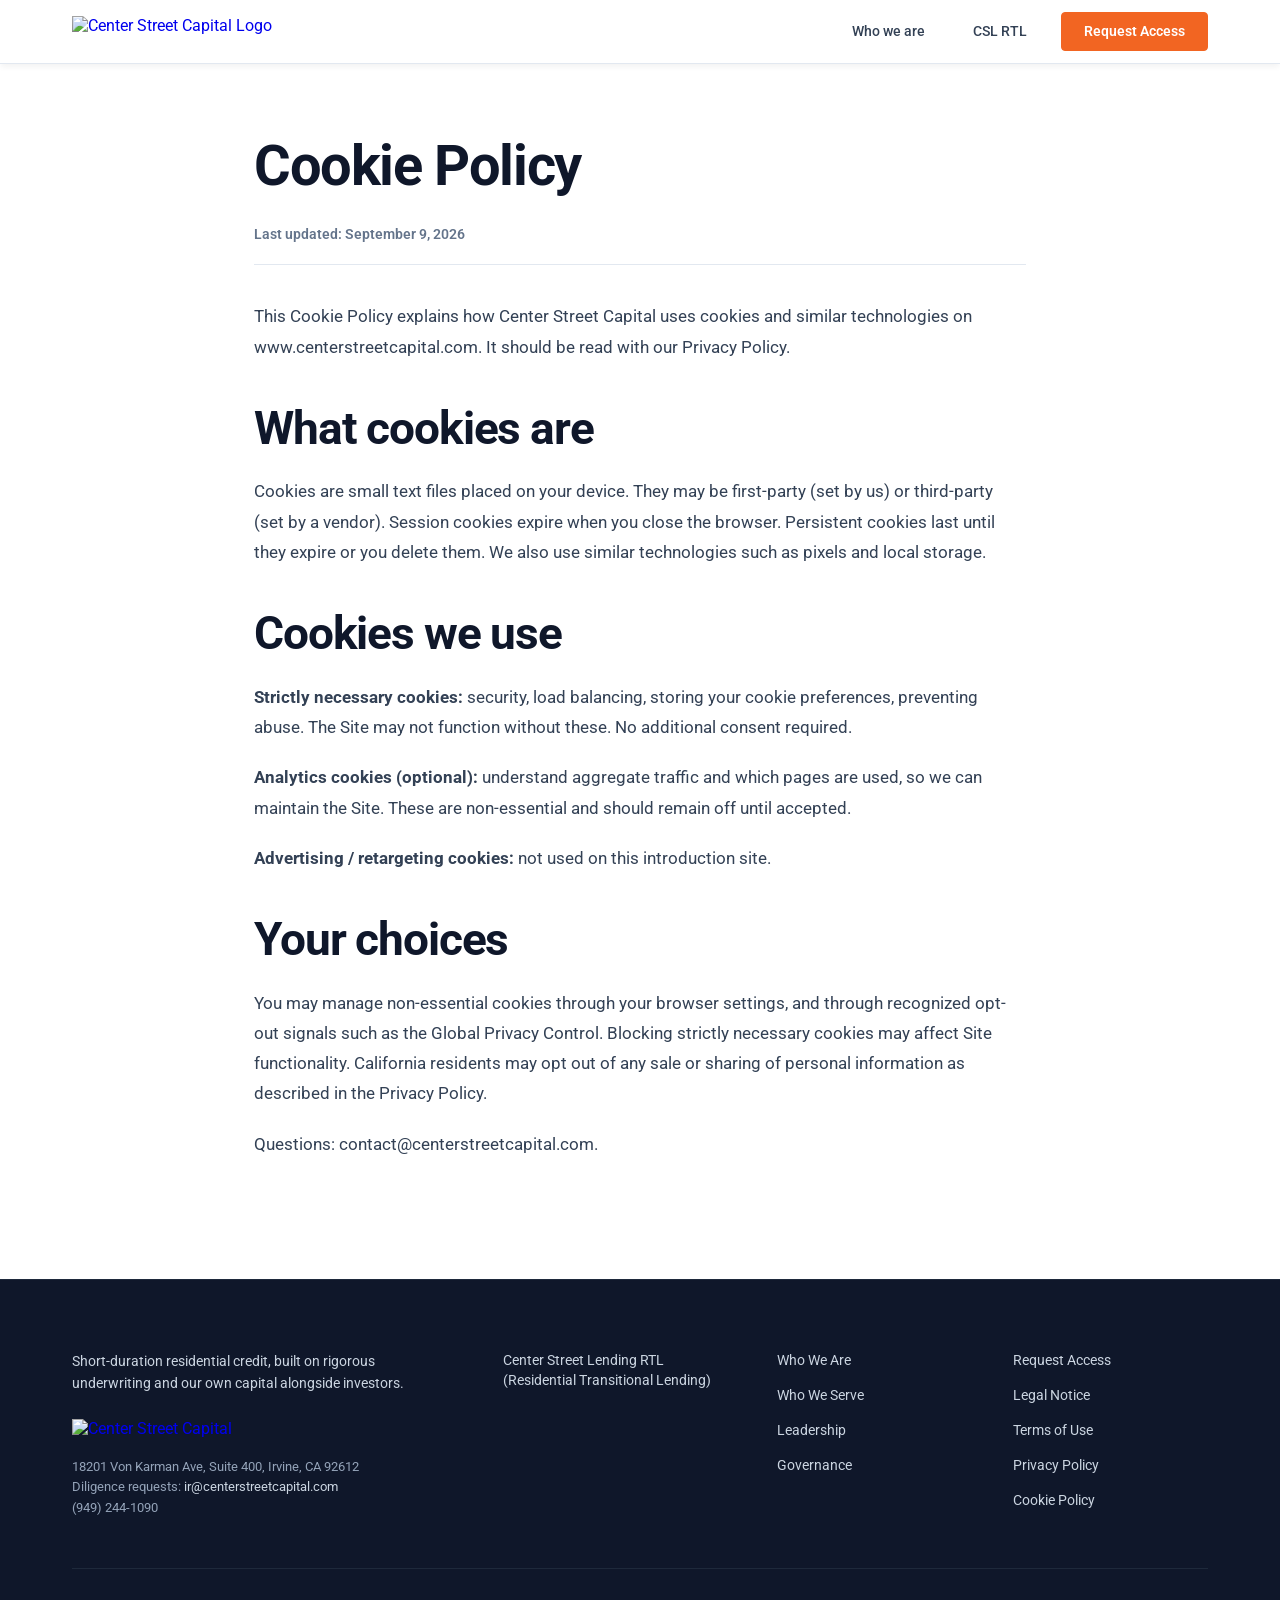
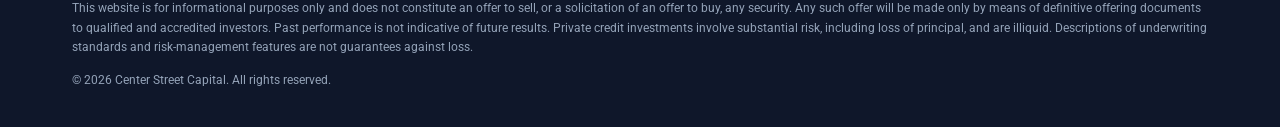
==== commit c3d0ae54: "Apply Single-Portfolio Update change order (A1-A4, B1-B9, C1-C8, E1, F1-F2) (v16.00)" ====
--- a/cookie-policy.html
+++ b/cookie-policy.html
@@ -7,9 +7,9 @@
 
     <meta charset="UTF-8">
     <meta name="viewport" content="width=device-width, initial-scale=1.0">
-    <link rel="icon" type="image/svg+xml" href="favicon.svg?v=15.90">
-    <link rel="icon" type="image/png" href="favicon.png?v=15.90">
-    <link rel="apple-touch-icon" href="favicon.png?v=15.90">
+    <link rel="icon" type="image/svg+xml" href="favicon.svg?v=16.00">
+    <link rel="icon" type="image/png" href="favicon.png?v=16.00">
+    <link rel="apple-touch-icon" href="favicon.png?v=16.00">
     <title>Cookie Policy | Center Street Capital</title>
     <meta name="description" content="Cookie Policy for Center Street Capital. Information regarding strictly necessary and optional analytics cookies used on www.centerstreetcapital.com.">
     
@@ -19,7 +19,7 @@
     <link href="https://fonts.googleapis.com/css2?family=Roboto:wght@300;400;500;700;900&display=swap" rel="stylesheet">
     
     <!-- Custom CSS -->
-    <link rel="stylesheet" href="styles.css?v=15.90">
+    <link rel="stylesheet" href="styles.css?v=16.00">
     <style>
         body {
             background-color: #ffffff !important;
@@ -76,7 +76,6 @@
             <div class="desktop-nav" style="display: flex; align-items: center; gap: 20px;">
                 <a href="who-we-are.html" class="nav-link" style="color: #334155; text-decoration: none; font-weight: 500; font-size: 0.9rem; padding: 6px 14px; border-radius: 6px; transition: all 0.2s;">Who we are</a>
                 <a href="csl-rtf.html" class="nav-link" style="color: #334155; text-decoration: none; font-weight: 500; font-size: 0.9rem; padding: 6px 14px; border-radius: 6px; transition: all 0.2s;">CSL RTL</a>
-                <a href="https://rivieracp.com/" target="_blank" rel="noopener" class="nav-link" style="color: #334155; text-decoration: none; font-weight: 500; font-size: 0.9rem; padding: 6px 14px; border-radius: 6px; transition: all 0.2s;">Riviera Capital Partners</a>
                 <a href="mailto:ir@centerstreetcapital.com?subject=Diligence%20Access%20Request" onclick="return window.openInvestorModal(event);" class="nav-btn request-access-btn" style="background-color: #f26522; color: #ffffff; padding: 10px 22px; border-radius: 4px; font-weight: 600; font-size: 0.9rem; text-decoration: none; transition: background-color 0.2s;">Request Access</a>
             </div>
 
@@ -94,7 +93,6 @@
         <div class="mobile-menu-inner">
             <a href="who-we-are.html" class="mobile-nav-link">Who we are <span>&rarr;</span></a>
             <a href="csl-rtf.html" class="mobile-nav-link">CSL RTL <span>&rarr;</span></a>
-            <a href="https://rivieracp.com/" target="_blank" rel="noopener" class="mobile-nav-link">Riviera Capital Partners <span>&rarr;</span></a>
             <a href="mailto:ir@centerstreetcapital.com?subject=Diligence%20Access%20Request" onclick="return window.openInvestorModal(event);" class="nav-btn request-access-btn mobile-cta-btn">Request Access</a>
         </div>
     </div>
@@ -125,7 +123,7 @@
             <div class="footer-columns-grid" style="display: grid; grid-template-columns: 2fr 1.2fr 1fr 1fr; gap: 40px; margin-bottom: 50px;">
                 <!-- Column 1 -->
                 <div>
-                    <p style="color: #cbd5e1; font-size: 0.88rem; line-height: 1.6; margin: 0 0 24px 0; max-width: 380px;">Private credit and private equity, built on rigorous underwriting and our own capital in every strategy.</p>
+                    <p style="color: #cbd5e1; font-size: 0.88rem; line-height: 1.6; margin: 0 0 24px 0; max-width: 380px;">Short-duration residential credit, built on rigorous underwriting and our own capital alongside investors.</p>
                     <a href="index.html" class="footer-logo-link" style="display: inline-block; margin-bottom: 14px; text-decoration: none;">
                         <img src="CS-Capital_Horiz_OnDark.svg" alt="Center Street Capital" class="footer-logo" style="height: 24px; width: auto; max-width: 100%; object-fit: contain; object-position: left; display: block;">
                     </a>
@@ -134,8 +132,7 @@
                 <!-- Column 2 -->
                 <div>
                     <ul style="list-style: none; padding: 0; margin: 0;">
-                        <li style="margin-bottom: 16px;"><a href="csl-rtf.html" style="color: #cbd5e1; text-decoration: none; font-size: 0.85rem; line-height: 1.5; display: block; transition: color 0.2s;">Center Street Lending RTL <br>(Residential Transitional Lending)</a></li>
-                        <li><a href="riviera-capital-partners.html" style="color: #cbd5e1; text-decoration: none; font-size: 0.85rem; line-height: 1.5; display: block; transition: color 0.2s;">Riviera Capital Partners <br>(Private Equity &amp; Credit)</a></li>
+                        <li><a href="csl-rtf.html" style="color: #cbd5e1; text-decoration: none; font-size: 0.85rem; line-height: 1.5; display: block; transition: color 0.2s;">Center Street Lending RTL <br>(Residential Transitional Lending)</a></li>
                     </ul>
                 </div>
                 <!-- Column 3 -->
@@ -160,7 +157,7 @@
             </div>
 
             <div style="border-top: 1px solid #1e293b; padding-top: 30px;">
-                <p style="margin: 0 0 16px 0; color: #94a3b8; font-size: 0.75rem; line-height: 1.6;">This website is for informational purposes only and does not constitute an offer to sell, or a solicitation of an offer to buy, any security. Any such offer will be made only by means of definitive offering documents to qualified and accredited investors. Past performance is not indicative of future results. Private credit and private equity investments involve substantial risk, including loss of principal, and are illiquid. Descriptions of underwriting standards and risk-management features are not guarantees against loss.</p>
+                <p style="margin: 0 0 16px 0; color: #94a3b8; font-size: 0.75rem; line-height: 1.6;">This website is for informational purposes only and does not constitute an offer to sell, or a solicitation of an offer to buy, any security. Any such offer will be made only by means of definitive offering documents to qualified and accredited investors. Past performance is not indicative of future results. Private credit investments involve substantial risk, including loss of principal, and are illiquid. Descriptions of underwriting standards and risk-management features are not guarantees against loss.</p>
                 <p style="margin: 0; color: #94a3b8; font-size: 0.75rem;">&copy; 2026 Center Street Capital. All rights reserved.</p>
             </div>
         </div>
@@ -257,6 +254,6 @@
     </div>
 
     <!-- Scripts -->
-    <script src="script.js?v=15.90"></script>
+    <script src="script.js?v=16.00"></script>
 </body>
 </html>
--- a/styles.css
+++ b/styles.css
@@ -3665,3 +3665,29 @@
         padding: 4px 4px !important;
     }
 }
+
+/* Single-Portfolio Feature Card Layout (B8) */
+.strategy-feature-layout {
+    display: grid;
+    grid-template-columns: 1.5fr 1fr;
+    gap: 48px;
+    align-items: center;
+}
+
+.strategy-feature-tags {
+    display: grid;
+    grid-template-columns: repeat(2, 1fr);
+    gap: 10px;
+}
+
+@media (max-width: 900px) {
+    .strategy-feature-layout {
+        grid-template-columns: 1fr !important;
+        gap: 24px !important;
+    }
+}
+@media (max-width: 480px) {
+    .strategy-feature-tags {
+        grid-template-columns: 1fr !important;
+    }
+}
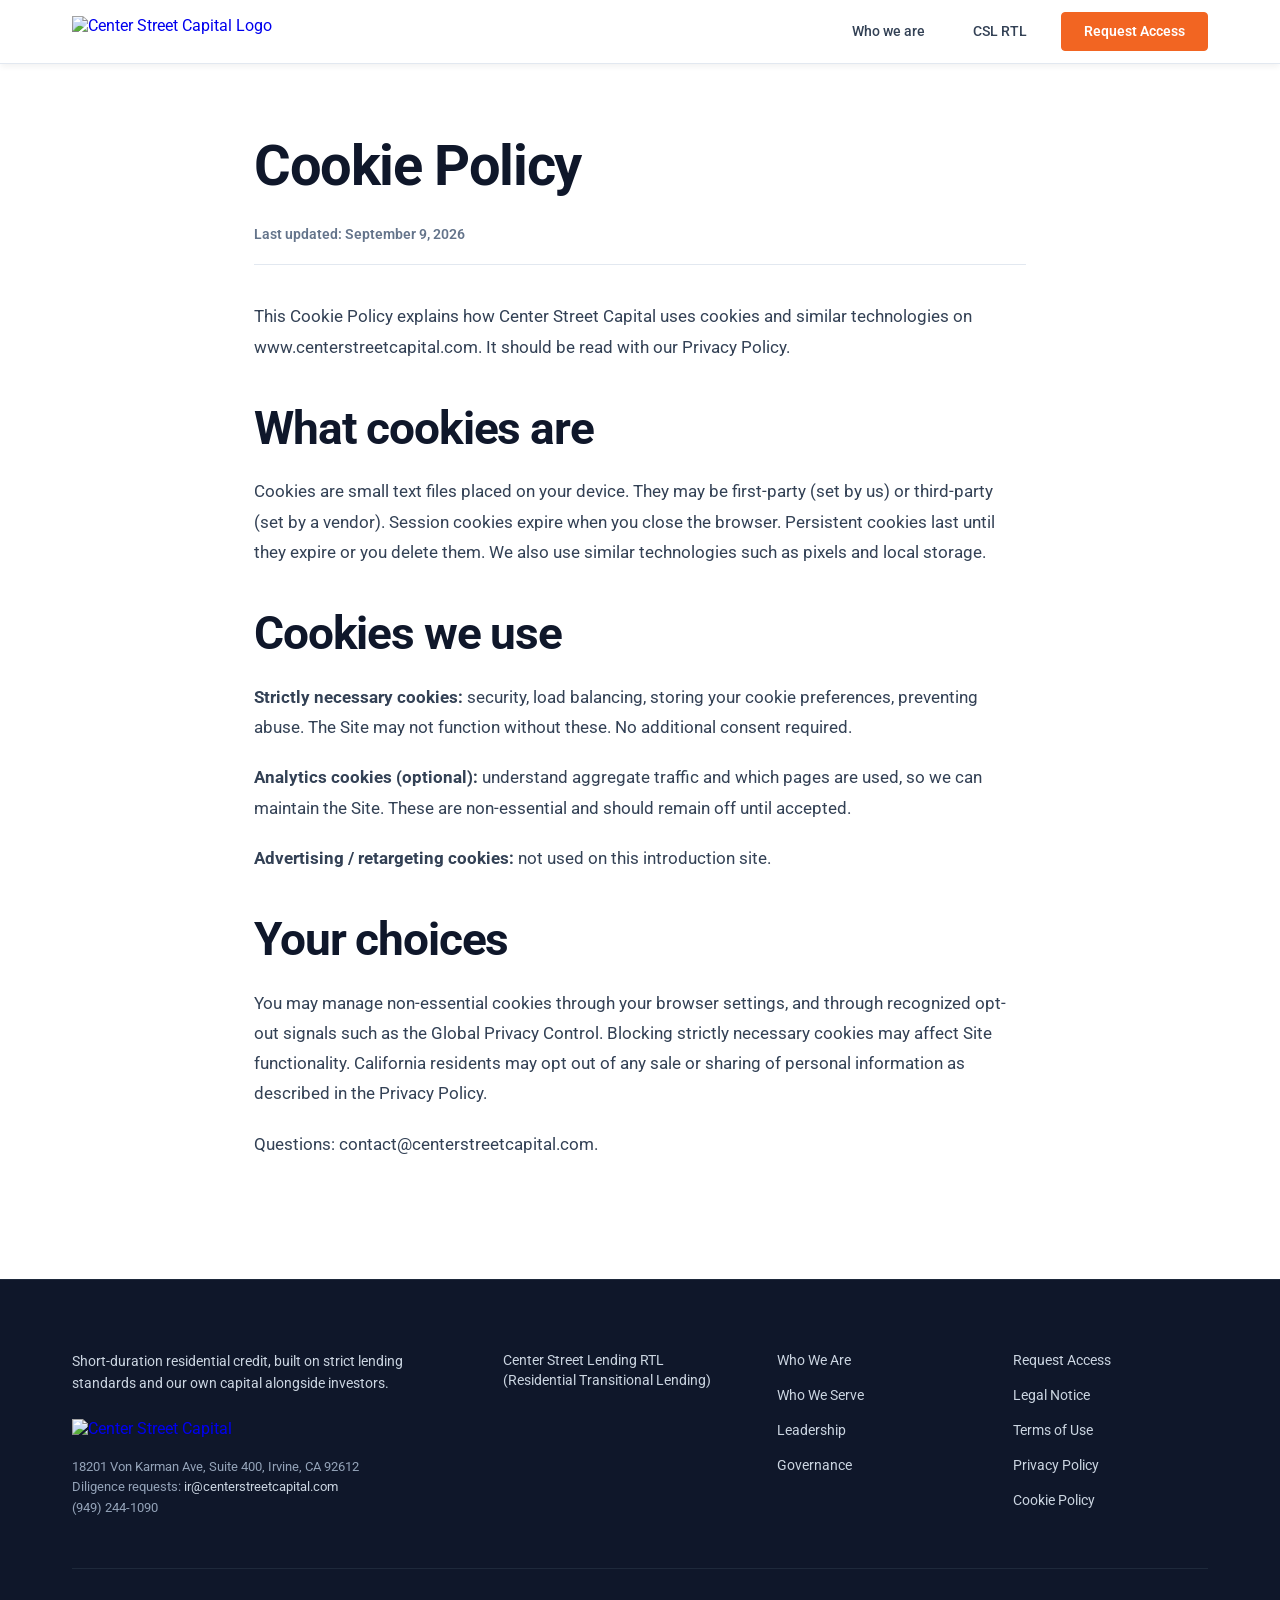
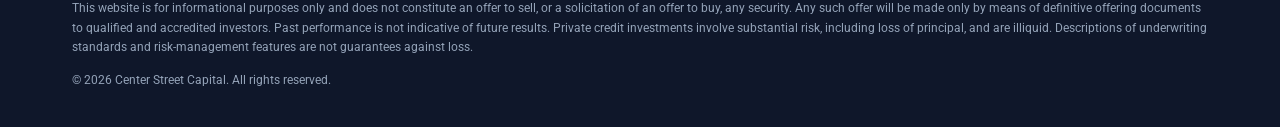
==== commit 0dff0109: "Replace 'rigorous underwriting' with 'strict lending standards' per Lucille Hancock review (v16.40)" ====
--- a/cookie-policy.html
+++ b/cookie-policy.html
@@ -7,9 +7,9 @@
 
     <meta charset="UTF-8">
     <meta name="viewport" content="width=device-width, initial-scale=1.0">
-    <link rel="icon" type="image/svg+xml" href="favicon.svg?v=16.00">
-    <link rel="icon" type="image/png" href="favicon.png?v=16.00">
-    <link rel="apple-touch-icon" href="favicon.png?v=16.00">
+    <link rel="icon" type="image/svg+xml" href="favicon.svg?v=16.40">
+    <link rel="icon" type="image/png" href="favicon.png?v=16.40">
+    <link rel="apple-touch-icon" href="favicon.png?v=16.40">
     <title>Cookie Policy | Center Street Capital</title>
     <meta name="description" content="Cookie Policy for Center Street Capital. Information regarding strictly necessary and optional analytics cookies used on www.centerstreetcapital.com.">
     
@@ -19,7 +19,7 @@
     <link href="https://fonts.googleapis.com/css2?family=Roboto:wght@300;400;500;700;900&display=swap" rel="stylesheet">
     
     <!-- Custom CSS -->
-    <link rel="stylesheet" href="styles.css?v=16.00">
+    <link rel="stylesheet" href="styles.css?v=16.40">
     <style>
         body {
             background-color: #ffffff !important;
@@ -75,7 +75,7 @@
             <!-- Right: Navigation Links (Desktop) -->
             <div class="desktop-nav" style="display: flex; align-items: center; gap: 20px;">
                 <a href="who-we-are.html" class="nav-link" style="color: #334155; text-decoration: none; font-weight: 500; font-size: 0.9rem; padding: 6px 14px; border-radius: 6px; transition: all 0.2s;">Who we are</a>
-                <a href="csl-rtf.html" class="nav-link" style="color: #334155; text-decoration: none; font-weight: 500; font-size: 0.9rem; padding: 6px 14px; border-radius: 6px; transition: all 0.2s;">CSL RTL</a>
+                <a href="csl-rtl.html" class="nav-link" style="color: #334155; text-decoration: none; font-weight: 500; font-size: 0.9rem; padding: 6px 14px; border-radius: 6px; transition: all 0.2s;">CSL RTL</a>
                 <a href="mailto:ir@centerstreetcapital.com?subject=Diligence%20Access%20Request" onclick="return window.openInvestorModal(event);" class="nav-btn request-access-btn" style="background-color: #f26522; color: #ffffff; padding: 10px 22px; border-radius: 4px; font-weight: 600; font-size: 0.9rem; text-decoration: none; transition: background-color 0.2s;">Request Access</a>
             </div>
 
@@ -92,7 +92,7 @@
     <div class="mobile-menu">
         <div class="mobile-menu-inner">
             <a href="who-we-are.html" class="mobile-nav-link">Who we are <span>&rarr;</span></a>
-            <a href="csl-rtf.html" class="mobile-nav-link">CSL RTL <span>&rarr;</span></a>
+            <a href="csl-rtl.html" class="mobile-nav-link">CSL RTL <span>&rarr;</span></a>
             <a href="mailto:ir@centerstreetcapital.com?subject=Diligence%20Access%20Request" onclick="return window.openInvestorModal(event);" class="nav-btn request-access-btn mobile-cta-btn">Request Access</a>
         </div>
     </div>
@@ -123,7 +123,7 @@
             <div class="footer-columns-grid" style="display: grid; grid-template-columns: 2fr 1.2fr 1fr 1fr; gap: 40px; margin-bottom: 50px;">
                 <!-- Column 1 -->
                 <div>
-                    <p style="color: #cbd5e1; font-size: 0.88rem; line-height: 1.6; margin: 0 0 24px 0; max-width: 380px;">Short-duration residential credit, built on rigorous underwriting and our own capital alongside investors.</p>
+                    <p style="color: #cbd5e1; font-size: 0.88rem; line-height: 1.6; margin: 0 0 24px 0; max-width: 380px;">Short-duration residential credit, built on strict lending standards and our own capital alongside investors.</p>
                     <a href="index.html" class="footer-logo-link" style="display: inline-block; margin-bottom: 14px; text-decoration: none;">
                         <img src="CS-Capital_Horiz_OnDark.svg" alt="Center Street Capital" class="footer-logo" style="height: 24px; width: auto; max-width: 100%; object-fit: contain; object-position: left; display: block;">
                     </a>
@@ -132,7 +132,7 @@
                 <!-- Column 2 -->
                 <div>
                     <ul style="list-style: none; padding: 0; margin: 0;">
-                        <li><a href="csl-rtf.html" style="color: #cbd5e1; text-decoration: none; font-size: 0.85rem; line-height: 1.5; display: block; transition: color 0.2s;">Center Street Lending RTL <br>(Residential Transitional Lending)</a></li>
+                        <li><a href="csl-rtl.html" style="color: #cbd5e1; text-decoration: none; font-size: 0.85rem; line-height: 1.5; display: block; transition: color 0.2s;">Center Street Lending RTL <br>(Residential Transitional Lending)</a></li>
                     </ul>
                 </div>
                 <!-- Column 3 -->
@@ -254,6 +254,6 @@
     </div>
 
     <!-- Scripts -->
-    <script src="script.js?v=16.00"></script>
+    <script src="script.js?v=16.40"></script>
 </body>
 </html>
--- a/styles.css
+++ b/styles.css
@@ -1258,14 +1258,6 @@
     margin: 0;
 }
 
-/* Riviera Executive Cards Trio Desktop */
-.exec-cards-trio.riviera-exec-trio {
-    display: grid;
-    grid-template-columns: repeat(3, 1fr);
-    gap: 24px;
-    width: 100%;
-}
-
 /* Portfolio Companies Grid Desktop */
 .portfolio-companies-grid {
     display: grid;
@@ -1925,7 +1917,7 @@
     color: #4683b3;
 }
 
-.hero, .about-hero, .riviera-hero {
+.hero, .about-hero {
     min-height: 520px;
     padding: 135px 0 125px;
     display: flex;
@@ -2489,7 +2481,7 @@
     }
 
     /* Hero */
-    .hero, .about-hero, .riviera-hero {
+    .hero, .about-hero {
         padding: 60px 0 60px;
         min-height: auto;
     }
@@ -2751,12 +2743,21 @@
     display: grid; 
     grid-template-columns: repeat(4, 1fr); 
     gap: 32px; 
-    text-align: center;
+    text-align: left;
 }
 
 .stat-item {
-    padding: 0 16px;
+    padding: 0 24px;
     position: relative;
+    text-align: left;
+}
+
+.stat-item:first-child {
+    padding-left: 0;
+}
+
+.stat-item:last-child {
+    padding-right: 0;
 }
 
 /* Add dividers between items */
@@ -2764,40 +2765,48 @@
     content: '';
     position: absolute;
     right: -16px;
-    top: 10%;
-    height: 80%;
+    top: 8%;
+    height: 84%;
     width: 1px;
     background-color: #e2e8f0;
 }
 
 .stat-item h4 {
-    font-size: 2.5rem; 
+    font-size: 2.25rem; 
     font-weight: 700; 
     color: #0f172a; 
-    margin: 0 0 12px 0;
+    margin: 0 0 10px 0;
     letter-spacing: -0.03em;
+    line-height: 1.2;
 }
 
 .stat-item p {
-    font-size: 1.05rem; 
+    font-size: 0.98rem; 
     color: #64748b; 
     margin: 0;
     font-weight: 500;
+    line-height: 1.5;
 }
 
 /* Mobile responsiveness for stats */
-@media (max-width: 768px) {
+@media (max-width: 900px) {
     .stats-grid {
-        grid-template-columns: repeat(2, 1fr);
-        row-gap: 48px;
-    }
-    .stat-item:nth-child(2)::after {
-        display: none;
+        grid-template-columns: repeat(2, 1fr) !important;
+        gap: 32px 24px !important;
+        margin-bottom: 0 !important;
+    }
+    .stat-item {
+        padding: 0 !important;
+        text-align: left !important;
+    }
+    .stat-item::after {
+        display: none !important;
     }
 }
 @media (max-width: 480px) {
     .stats-grid {
-        grid-template-columns: 1fr;
+        grid-template-columns: 1fr !important;
+        gap: 28px !important;
     }
     .stat-item::after {
         display: none !important;
@@ -3154,14 +3163,16 @@
         line-height: 1.65 !important;
     }
 
-    /* Riviera Stats Bar */
+    /* Stats Bar */
     .stats-section .stat-item h4 {
-        font-size: 2.85rem !important;
+        font-size: 2.25rem !important;
         font-weight: 700 !important;
+        line-height: 1.2 !important;
     }
 
     .stats-section .stat-item p {
-        font-size: 1rem !important;
+        font-size: 0.98rem !important;
+        line-height: 1.5 !important;
     }
 }
 
@@ -3285,8 +3296,7 @@
         justify-content: space-between !important;
         align-items: stretch !important;
     }
-    .exec-cards-trio,
-    .exec-cards-trio.riviera-exec-trio {
+    .exec-cards-trio {
         display: flex !important;
         flex-direction: row !important;
         flex-wrap: wrap !important;
@@ -3295,8 +3305,7 @@
         width: 100% !important;
         align-items: stretch !important;
     }
-    .exec-cards-trio .exec-card-item,
-    .exec-cards-trio.riviera-exec-trio .exec-card-item {
+    .exec-cards-trio .exec-card-item {
         flex: 0 0 calc(50% - 8px) !important;
         width: calc(50% - 8px) !important;
         max-width: calc(50% - 8px) !important;
@@ -3305,14 +3314,14 @@
 
 @media (max-width: 640px) {
     .grid-4-col,
-    .grid-3-col:not(.exec-cards-trio):not(.riviera-exec-trio),
+    .grid-3-col:not(.exec-cards-trio),
     .grid-2-col,
     .strategies-grid,
     .serve-card-container,
     .strategy-features-bar,
     div[style*="grid-template-columns: repeat(5, 1fr)"]:not(.portfolio-companies-grid),
     div[style*="grid-template-columns: repeat(4, 1fr)"],
-    div[style*="grid-template-columns: repeat(3, 1fr)"]:not(.exec-cards-trio):not(.riviera-exec-trio),
+    div[style*="grid-template-columns: repeat(3, 1fr)"]:not(.exec-cards-trio),
     div[style*="grid-template-columns: repeat(2, 1fr)"],
     div[style*="grid-template-columns: 1.1fr 1fr"],
     div[style*="grid-template-columns: 1.5fr 1fr"] {
@@ -3438,7 +3447,11 @@
     }
 
     /* Mobile Container Margins */
-    .container {
+    .container,
+    .strategies-container,
+    .nav-container,
+    .sub-nav-container,
+    .sub-nav-links-row {
         padding-left: 18px !important;
         padding-right: 18px !important;
     }
@@ -3471,7 +3484,7 @@
     .serve-header-block,
     .governance-header-block,
     #who-we-serve .container > div:first-child,
-    .strategies-container > div:first-child,
+    .strategies-container > div:first-child:not(.stats-grid):not(.strategy-features-bar),
     .container > div[style*="text-align: center"]:not(.exec-cards-container):not(.exec-cards-trio):not(.exec-card-item):not(.stat-box):not(.stat-item):not(.stats-grid) {
         text-align: left !important;
         margin-left: 0 !important;
@@ -3499,8 +3512,7 @@
         align-items: stretch !important;
     }
 
-    .exec-cards-trio,
-    .exec-cards-trio.riviera-exec-trio {
+    .exec-cards-trio {
         display: flex !important;
         flex-direction: row !important;
         flex-wrap: wrap !important;
@@ -3512,7 +3524,6 @@
 
     .exec-cards-container .exec-card-item,
     .exec-cards-trio .exec-card-item,
-    .exec-cards-trio.riviera-exec-trio .exec-card-item,
     .exec-card-item {
         flex: 0 0 calc(50% - 5px) !important;
         width: calc(50% - 5px) !important;
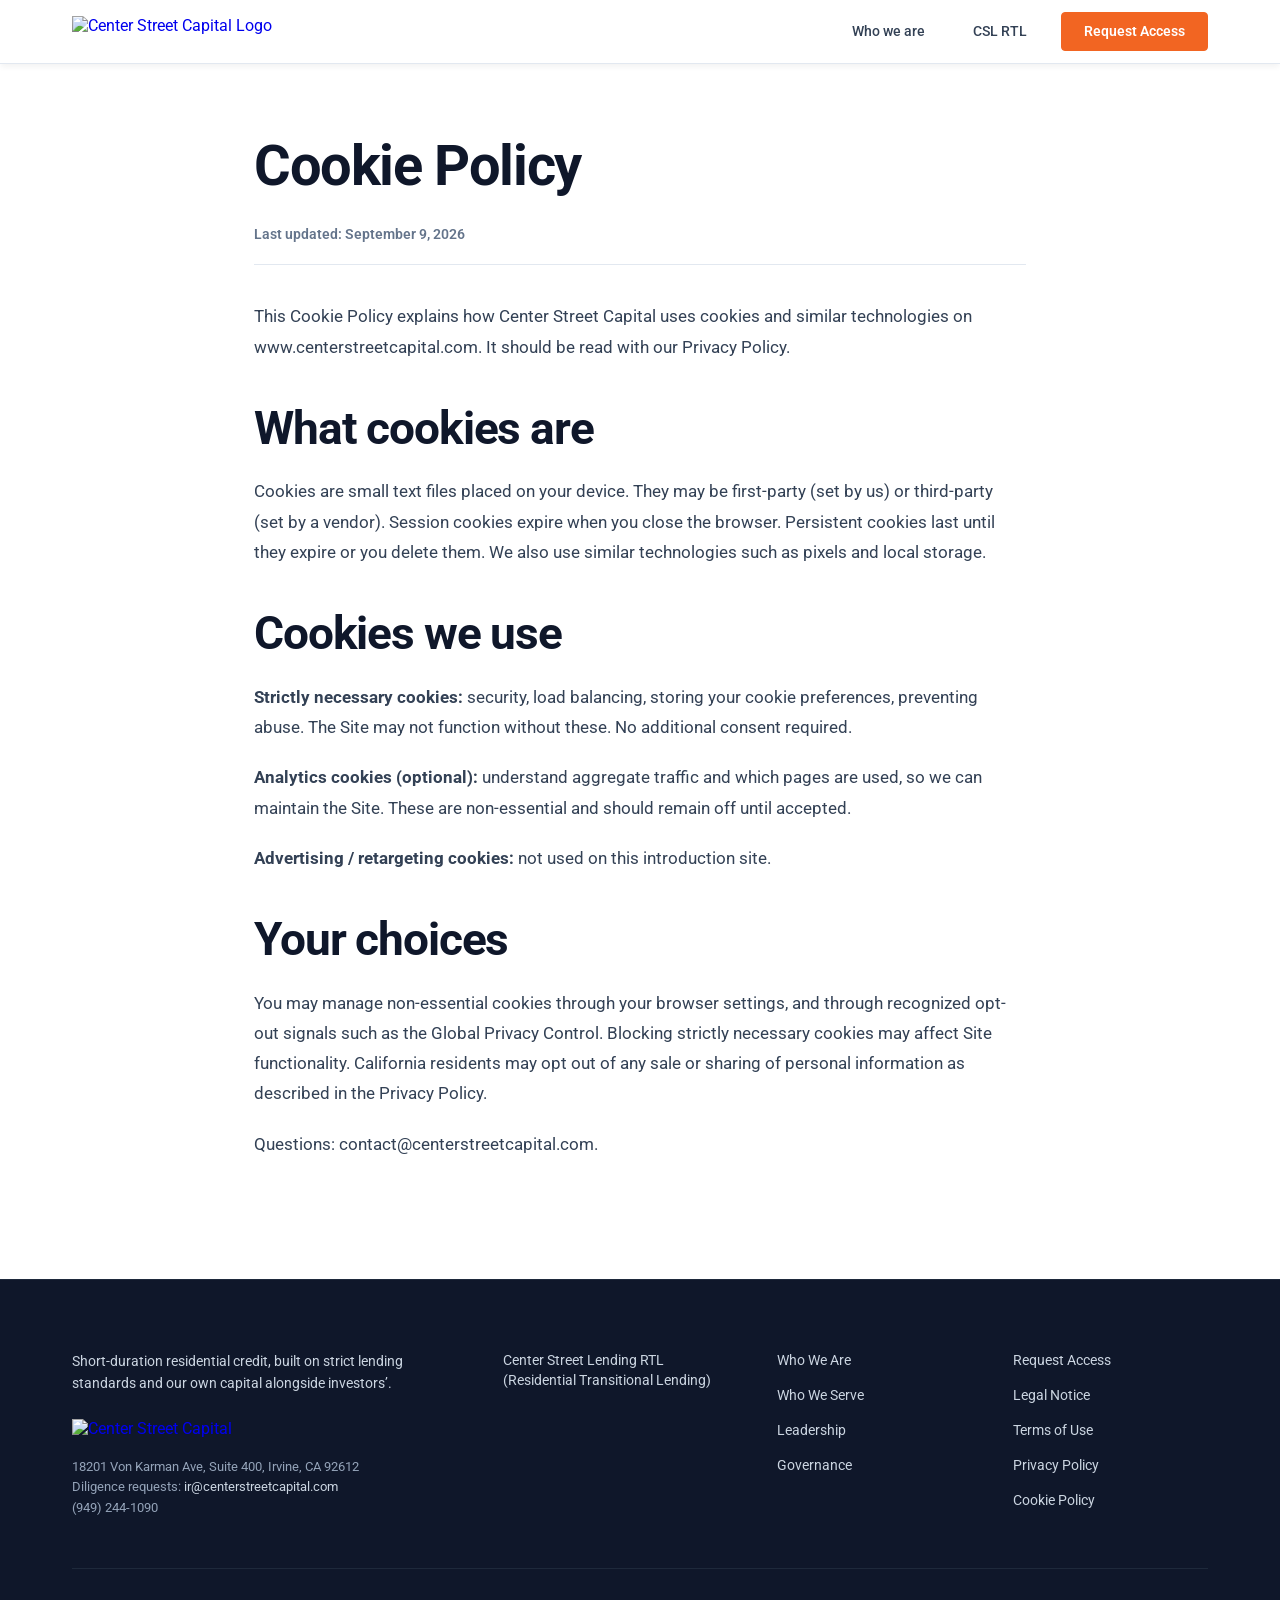
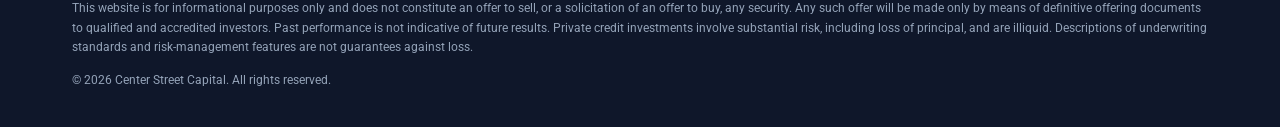
==== commit 106a791c: "Use possessive 'investors’' in 'our own capital alongside investors’.' per Lucille Hancock review (v" ====
--- a/cookie-policy.html
+++ b/cookie-policy.html
@@ -7,9 +7,9 @@
 
     <meta charset="UTF-8">
     <meta name="viewport" content="width=device-width, initial-scale=1.0">
-    <link rel="icon" type="image/svg+xml" href="favicon.svg?v=16.40">
-    <link rel="icon" type="image/png" href="favicon.png?v=16.40">
-    <link rel="apple-touch-icon" href="favicon.png?v=16.40">
+    <link rel="icon" type="image/svg+xml" href="favicon.svg?v=16.50">
+    <link rel="icon" type="image/png" href="favicon.png?v=16.50">
+    <link rel="apple-touch-icon" href="favicon.png?v=16.50">
     <title>Cookie Policy | Center Street Capital</title>
     <meta name="description" content="Cookie Policy for Center Street Capital. Information regarding strictly necessary and optional analytics cookies used on www.centerstreetcapital.com.">
     
@@ -19,7 +19,7 @@
     <link href="https://fonts.googleapis.com/css2?family=Roboto:wght@300;400;500;700;900&display=swap" rel="stylesheet">
     
     <!-- Custom CSS -->
-    <link rel="stylesheet" href="styles.css?v=16.40">
+    <link rel="stylesheet" href="styles.css?v=16.50">
     <style>
         body {
             background-color: #ffffff !important;
@@ -123,7 +123,7 @@
             <div class="footer-columns-grid" style="display: grid; grid-template-columns: 2fr 1.2fr 1fr 1fr; gap: 40px; margin-bottom: 50px;">
                 <!-- Column 1 -->
                 <div>
-                    <p style="color: #cbd5e1; font-size: 0.88rem; line-height: 1.6; margin: 0 0 24px 0; max-width: 380px;">Short-duration residential credit, built on strict lending standards and our own capital alongside investors.</p>
+                    <p style="color: #cbd5e1; font-size: 0.88rem; line-height: 1.6; margin: 0 0 24px 0; max-width: 380px;">Short-duration residential credit, built on strict lending standards and our own capital alongside investors’.</p>
                     <a href="index.html" class="footer-logo-link" style="display: inline-block; margin-bottom: 14px; text-decoration: none;">
                         <img src="CS-Capital_Horiz_OnDark.svg" alt="Center Street Capital" class="footer-logo" style="height: 24px; width: auto; max-width: 100%; object-fit: contain; object-position: left; display: block;">
                     </a>
@@ -254,6 +254,6 @@
     </div>
 
     <!-- Scripts -->
-    <script src="script.js?v=16.40"></script>
+    <script src="script.js?v=16.50"></script>
 </body>
 </html>
